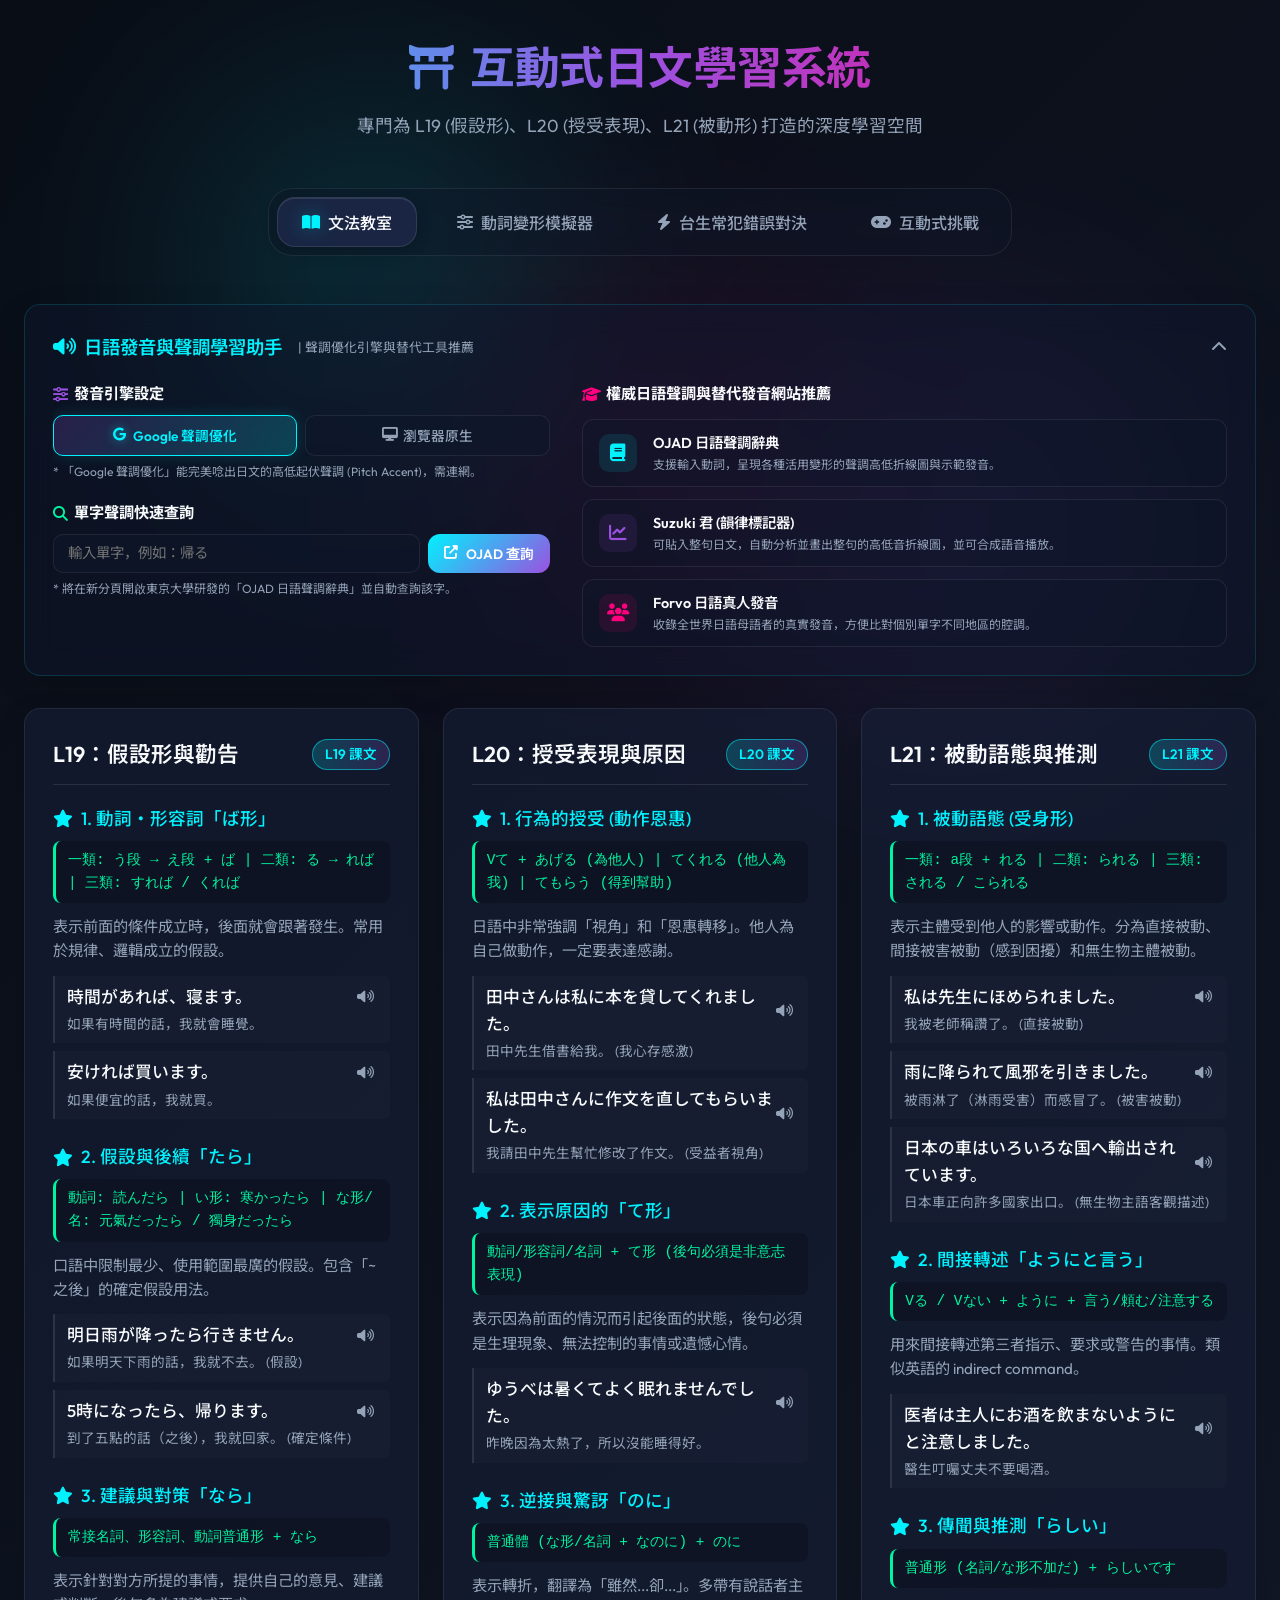
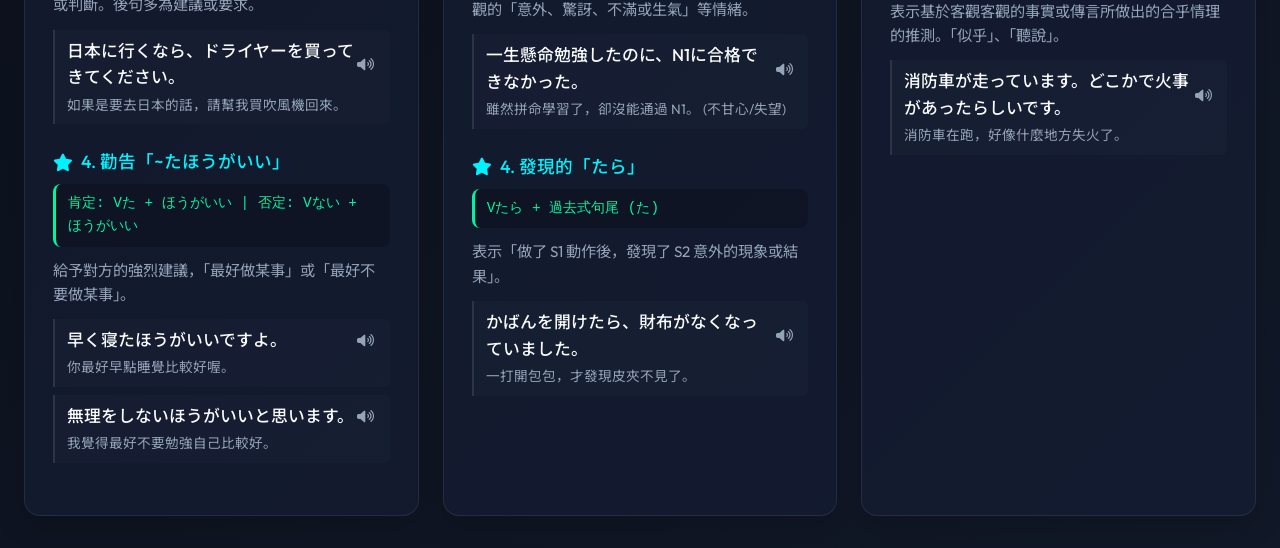
==== index.html @ 47ca32b3 "Add files via upload" ====
<!DOCTYPE html>
<html lang="zh-TW">
<head>
    <meta charset="UTF-8">
    <meta name="viewport" content="width=device-width, initial-scale=1.0">
    <title>互動式日文學習系統 - L19至L21教材平台</title>
    <meta name="description" content="本平台以進學日文讀本 L19、L20、L21 課程為核心，提供文法教室、動詞自動變形模擬器、台灣學生易錯對決、以及多維度的拼句與閱讀互動測驗，助您快速攻克日文假設、授受與被動難關！">
    <!-- FontAwesome Icons -->
    <link rel="stylesheet" href="https://cdnjs.cloudflare.com/ajax/libs/font-awesome/6.4.0/css/all.min.css">
    <!-- CSS stylesheet -->
    <link rel="stylesheet" href="style.css">
</head>
<body>

    <!-- Background glowing decorative orbs -->
    <div class="orb orb-1"></div>
    <div class="orb orb-2"></div>
    <div class="orb orb-3"></div>

    <div class="container">
        
        <header>
            <h1><i class="fas fa-torii-gate" style="margin-right: 0.5rem"></i> 互動式日文學習系統</h1>
            <p>專門為 L19 (假設形)、L20 (授受表現)、L21 (被動形) 打造的深度學習空間</p>
        </header>

        <!-- Navigation Tabs -->
        <nav class="nav-tabs" id="main-nav">
            <button class="tab-btn active" data-tab="grammar" id="tab-btn-grammar">
                <i class="fas fa-book-open"></i> 文法教室
            </button>
            <button class="tab-btn" data-tab="conjugator" id="tab-btn-conjugator">
                <i class="fas fa-sliders"></i> 動詞變形模擬器
            </button>
            <button class="tab-btn" data-tab="pitfalls" id="tab-btn-pitfalls">
                <i class="fas fa-bolt"></i> 台生常犯錯誤對決
            </button>
            <button class="tab-btn" data-tab="quiz" id="tab-btn-quiz">
                <i class="fas fa-gamepad"></i> 互動式挑戰
            </button>
        </nav>

        <!-- Pitch Accent & Voice Assistant Card -->
        <section class="card assistant-card" id="accent-assistant-card" style="margin-bottom: 2rem;">
            <div class="assistant-header" id="assistant-toggle" style="cursor: pointer; display: flex; justify-content: space-between; align-items: center;">
                <h3 style="font-size: 1.15rem; font-weight: 600; color: var(--color-cyan); display: flex; align-items: center; gap: 0.5rem; margin: 0;">
                    <i class="fas fa-volume-up"></i> 日語發音與聲調學習助手 <span style="font-size: 0.8rem; font-weight: normal; color: var(--text-muted); padding-left: 0.5rem;">| 聲調優化引擎與替代工具推薦</span>
                </h3>
                <span id="assistant-toggle-icon" style="color: var(--text-muted); transition: var(--transition);"><i class="fas fa-chevron-up"></i></span>
            </div>
            
            <div class="assistant-content" id="assistant-content-box" style="margin-top: 1.25rem; transition: var(--transition);">
                <div class="assistant-grid">
                    <!-- Column 1: Settings & Lookup -->
                    <div class="assistant-col-left">
                        <div class="setting-item" style="margin-bottom: 1.25rem;">
                            <h4 style="font-size: 0.95rem; color: var(--text-primary); margin-bottom: 0.5rem; display: flex; align-items: center; gap: 0.35rem; margin-top: 0;">
                                <i class="fas fa-sliders-h" style="color: var(--color-violet)"></i> 發音引擎設定
                            </h4>
                            <div class="engine-buttons">
                                <button class="engine-btn active" id="engine-btn-google" data-engine="google">
                                    <i class="fab fa-google"></i> Google 聲調優化
                                </button>
                                <button class="engine-btn" id="engine-btn-browser" data-engine="browser">
                                    <i class="fas fa-desktop"></i> 瀏覽器原生
                                </button>
                            </div>
                            <p style="font-size: 0.75rem; color: var(--text-muted); margin-top: 0.4rem; margin-bottom: 0;">
                                * 「Google 聲調優化」能完美唸出日文的高低起伏聲調 (Pitch Accent)，需連網。
                            </p>
                        </div>
                        
                        <div class="lookup-item">
                            <h4 style="font-size: 0.95rem; color: var(--text-primary); margin-bottom: 0.5rem; display: flex; align-items: center; gap: 0.35rem; margin-top: 0;">
                                <i class="fas fa-search" style="color: var(--color-emerald)"></i> 單字聲調快速查詢
                            </h4>
                            <div class="ojad-search-box">
                                <input type="text" id="ojad-search-input" placeholder="輸入單字，例如：帰る">
                                <button id="ojad-search-btn" class="action-btn" style="padding: 0.5rem 1rem; font-size: 0.85rem; box-shadow: none;">
                                    <i class="fas fa-external-link-alt"></i> OJAD 查詢
                                </button>
                            </div>
                            <p style="font-size: 0.75rem; color: var(--text-muted); margin-top: 0.4rem; margin-bottom: 0;">
                                * 將在新分頁開啟東京大學研發的「OJAD 日語聲調辭典」並自動查詢該字。
                            </p>
                        </div>
                    </div>
                    
                    <!-- Column 2: External Tools Recommendations -->
                    <div class="assistant-col-right">
                        <h4 style="font-size: 0.95rem; color: var(--text-primary); margin-bottom: 0.75rem; display: flex; align-items: center; gap: 0.35rem; margin-top: 0;">
                            <i class="fas fa-graduation-cap" style="color: var(--color-pink)"></i> 權威日語聲調與替代發音網站推薦
                        </h4>
                        <div class="recommend-tools">
                            <a href="http://www.gavo.t.u-tokyo.ac.jp/ojad/" target="_blank" class="tool-link-card">
                                <div class="tool-icon" style="background: rgba(0, 242, 254, 0.1); color: var(--color-cyan);"><i class="fas fa-book"></i></div>
                                <div class="tool-info">
                                    <div class="tool-name">OJAD 日語聲調辭典</div>
                                    <div class="tool-desc">支援輸入動詞，呈現各種活用變形的聲調高低折線圖與示範發音。</div>
                                </div>
                            </a>
                            <a href="http://www.gavo.t.u-tokyo.ac.jp/ojad/phrasing/index" target="_blank" class="tool-link-card">
                                <div class="tool-icon" style="background: rgba(155, 81, 224, 0.1); color: var(--color-violet);"><i class="fas fa-chart-line"></i></div>
                                <div class="tool-info">
                                    <div class="tool-name">Suzuki 君 (韻律標記器)</div>
                                    <div class="tool-desc">可貼入整句日文，自動分析並畫出整句的高低音折線圖，並可合成語音播放。</div>
                                </div>
                            </a>
                            <a href="https://forvo.com/languages/ja/" target="_blank" class="tool-link-card">
                                <div class="tool-icon" style="background: rgba(255, 0, 127, 0.1); color: var(--color-pink);"><i class="fas fa-users"></i></div>
                                <div class="tool-info">
                                    <div class="tool-name">Forvo 日語真人發音</div>
                                    <div class="tool-desc">收錄全世界日語母語者的真實發音，方便比對個別單字不同地區的腔調。</div>
                                </div>
                            </a>
                        </div>
                    </div>
                </div>
            </div>
        </section>

        <!-- TAB 1: GRAMMAR CLASSROOM -->
        <main class="panel active" id="grammar-panel">
            <div class="grammar-grid">
                
                <!-- Lesson 19 Card -->
                <article class="card">
                    <div class="lesson-header">
                        <h2 class="lesson-title">L19：假設形與勸告</h2>
                        <span class="lesson-tag">L19 課文</span>
                    </div>
                    
                    <div class="grammar-item">
                        <h3 class="grammar-title"><i class="fas fa-star"></i> 1. 動詞・形容詞「ば形」</h3>
                        <div class="grammar-formula">一類: う段 → え段 + ば | 二類: る → れば | 三類: すれば / くれば</div>
                        <p class="grammar-desc">表示前面的條件成立時，後面就會跟著發生。常用於規律、邏輯成立的假設。</p>
                        <ul class="examples-list">
                            <li class="example-box">
                                <div class="jp-sentence">
                                    <span>時間が<span>あれば</span>、寝ます。</span>
                                    <button class="play-btn" data-sentence="時間があれば、寝ます。" title="點擊發音"><i class="fas fa-volume-up"></i></button>
                                </div>
                                <div class="zh-translation">如果有時間的話，我就會睡覺。</div>
                            </li>
                            <li class="example-box">
                                <div class="jp-sentence">
                                    <span>安<span>ければ</span>買います。</span>
                                    <button class="play-btn" data-sentence="安ければ買います。" title="點擊發音"><i class="fas fa-volume-up"></i></button>
                                </div>
                                <div class="zh-translation">如果便宜的話，我就買。</div>
                            </li>
                        </ul>
                    </div>

                    <div class="grammar-item">
                        <h3 class="grammar-title"><i class="fas fa-star"></i> 2. 假設與後續「たら」</h3>
                        <div class="grammar-formula">動詞: 読んだら | い形: 寒かったら | な形/名: 元氣だったら / 獨身だったら</div>
                        <p class="grammar-desc">口語中限制最少、使用範圍最廣的假設。包含「~之後」的確定假設用法。</p>
                        <ul class="examples-list">
                            <li class="example-box">
                                <div class="jp-sentence">
                                    <span>明日雨が<span>降ったら</span>行きません。</span>
                                    <button class="play-btn" data-sentence="明日雨が降ったら行きません。" title="點擊發音"><i class="fas fa-volume-up"></i></button>
                                </div>
                                <div class="zh-translation">如果明天下雨的話，我就不去。 (假設)</div>
                            </li>
                            <li class="example-box">
                                <div class="jp-sentence">
                                    <span>5時に<span>なったら</span>、帰ります。</span>
                                    <button class="play-btn" data-sentence="5時になったら、帰ります。" title="點擊發音"><i class="fas fa-volume-up"></i></button>
                                </div>
                                <div class="zh-translation">到了五點的話（之後），我就回家。 (確定條件)</div>
                            </li>
                        </ul>
                    </div>

                    <div class="grammar-item">
                        <h3 class="grammar-title"><i class="fas fa-star"></i> 3. 建議與對策「なら」</h3>
                        <div class="grammar-formula">常接名詞、形容詞、動詞普通形 + なら</div>
                        <p class="grammar-desc">表示針對對方所提的事情，提供自己的意見、建議或判斷。後句多為建議或要求。</p>
                        <ul class="examples-list">
                            <li class="example-box">
                                <div class="jp-sentence">
                                    <span>日本に<span>行くなら</span>、ドライヤーを買ってきてください。</span>
                                    <button class="play-btn" data-sentence="日本に行くなら、ドライヤーを買ってきてください。" title="點擊發音"><i class="fas fa-volume-up"></i></button>
                                </div>
                                <div class="zh-translation">如果是要去日本的話，請幫我買吹風機回來。</div>
                            </li>
                        </ul>
                    </div>

                    <div class="grammar-item">
                        <h3 class="grammar-title"><i class="fas fa-star"></i> 4. 勸告「~たほうがいい」</h3>
                        <div class="grammar-formula">肯定: Vた + ほうがいい | 否定: Vない + ほうがいい</div>
                        <p class="grammar-desc">給予對方的強烈建議，「最好做某事」或「最好不要做某事」。</p>
                        <ul class="examples-list">
                            <li class="example-box">
                                <div class="jp-sentence">
                                    <span>早く<span>寝たほうがいい</span>ですよ。</span>
                                    <button class="play-btn" data-sentence="早く寝たほうがいいですよ。" title="點擊發音"><i class="fas fa-volume-up"></i></button>
                                </div>
                                <div class="zh-translation">你最好早點睡覺比較好喔。</div>
                            </li>
                            <li class="example-box">
                                <div class="jp-sentence">
                                    <span>無理を<span>しないほうがいい</span>と思います。</span>
                                    <button class="play-btn" data-sentence="無理をしないほうがいいと思います。" title="點擊發音"><i class="fas fa-volume-up"></i></button>
                                </div>
                                <div class="zh-translation">我覺得最好不要勉強自己比較好。</div>
                            </li>
                        </ul>
                    </div>
                </article>

                <!-- Lesson 20 Card -->
                <article class="card">
                    <div class="lesson-header">
                        <h2 class="lesson-title">L20：授受表現與原因</h2>
                        <span class="lesson-tag">L20 課文</span>
                    </div>

                    <div class="grammar-item">
                        <h3 class="grammar-title"><i class="fas fa-star"></i> 1. 行為的授受 (動作恩惠)</h3>
                        <div class="grammar-formula">Vて + あげる (為他人) | てくれる (他人為我) | てもらう (得到幫助)</div>
                        <p class="grammar-desc">日語中非常強調「視角」和「恩惠轉移」。他人為自己做動作，一定要表達感謝。</p>
                        <ul class="examples-list">
                            <li class="example-box">
                                <div class="jp-sentence">
                                    <span>田中さんは私に本を貸し<span>てくれました</span>。</span>
                                    <button class="play-btn" data-sentence="田中さんは私に本を貸してくれました。" title="點擊發音"><i class="fas fa-volume-up"></i></button>
                                </div>
                                <div class="zh-translation">田中先生借書給我。 (我心存感激)</div>
                            </li>
                            <li class="example-box">
                                <div class="jp-sentence">
                                    <span>私は田中さんに作文を直し<span>てもらいました</span>。</span>
                                    <button class="play-btn" data-sentence="私は田中さんに作文を直してもらいました。" title="點擊發音"><i class="fas fa-volume-up"></i></button>
                                </div>
                                <div class="zh-translation">我請田中先生幫忙修改了作文。 (受益者視角)</div>
                            </li>
                        </ul>
                    </div>

                    <div class="grammar-item">
                        <h3 class="grammar-title"><i class="fas fa-star"></i> 2. 表示原因的「て形」</h3>
                        <div class="grammar-formula">動詞/形容詞/名詞 + て形 (後句必須是非意志表現)</div>
                        <p class="grammar-desc">表示因為前面的情況而引起後面的狀態，後句必須是生理現象、無法控制的事情或遺憾心情。</p>
                        <ul class="examples-list">
                            <li class="example-box">
                                <div class="jp-sentence">
                                    <span>ゆうべは<span>暑くて</span>よく眠れませんでした。</span>
                                    <button class="play-btn" data-sentence="ゆうべは暑くてよく眠れませんでした。" title="點擊發音"><i class="fas fa-volume-up"></i></button>
                                </div>
                                <div class="zh-translation">昨晚因為太熱了，所以沒能睡得好。</div>
                            </li>
                        </ul>
                    </div>

                    <div class="grammar-item">
                        <h3 class="grammar-title"><i class="fas fa-star"></i> 3. 逆接與驚訝「のに」</h3>
                        <div class="grammar-formula">普通體 (な形/名詞 + なのに) + のに</div>
                        <p class="grammar-desc">表示轉折，翻譯為「雖然...卻...」。多帶有說話者主觀的「意外、驚訝、不滿或生氣」等情緒。</p>
                        <ul class="examples-list">
                            <li class="example-box">
                                <div class="jp-sentence">
                                    <span>一生懸命勉強した<span>のに</span>、N1に合格できなかった。</span>
                                    <button class="play-btn" data-sentence="一生懸命勉強したのに、N1に合格できなかった。" title="點擊發音"><i class="fas fa-volume-up"></i></button>
                                </div>
                                <div class="zh-translation">雖然拼命學習了，卻沒能通過 N1。 (不甘心/失望)</div>
                            </li>
                        </ul>
                    </div>

                    <div class="grammar-item">
                        <h3 class="grammar-title"><i class="fas fa-star"></i> 4. 發現的「たら」</h3>
                        <div class="grammar-formula">Vたら + 過去式句尾 (た)</div>
                        <p class="grammar-desc">表示「做了 S1 動作後，發現了 S2 意外的現象或結果」。</p>
                        <ul class="examples-list">
                            <li class="example-box">
                                <div class="jp-sentence">
                                    <span>かばんを<span>開けたら</span>、財布がなくなっていました。</span>
                                    <button class="play-btn" data-sentence="かばんを開けたら、財布がなくなっていました。" title="點擊發音"><i class="fas fa-volume-up"></i></button>
                                </div>
                                <div class="zh-translation">一打開包包，才發現皮夾不見了。</div>
                            </li>
                        </ul>
                    </div>
                </article>

                <!-- Lesson 21 Card -->
                <article class="card">
                    <div class="lesson-header">
                        <h2 class="lesson-title">L21：被動語態與推測</h2>
                        <span class="lesson-tag">L21 課文</span>
                    </div>

                    <div class="grammar-item">
                        <h3 class="grammar-title"><i class="fas fa-star"></i> 1. 被動語態 (受身形)</h3>
                        <div class="grammar-formula">一類: a段 + れる | 二類: られる | 三類: される / こられる</div>
                        <p class="grammar-desc">表示主體受到他人的影響或動作。分為直接被動、間接被害被動（感到困擾）和無生物主體被動。</p>
                        <ul class="examples-list">
                            <li class="example-box">
                                <div class="jp-sentence">
                                    <span>私は先生に<span>ほめられました</span>。</span>
                                    <button class="play-btn" data-sentence="私は先生にほめられました。" title="點擊發音"><i class="fas fa-volume-up"></i></button>
                                </div>
                                <div class="zh-translation">我被老師稱讚了。 (直接被動)</div>
                            </li>
                            <li class="example-box">
                                <div class="jp-sentence">
                                    <span>雨に<span>降られて</span>風邪を引きました。</span>
                                    <button class="play-btn" data-sentence="雨に降られて風邪を引きました。" title="點擊發音"><i class="fas fa-volume-up"></i></button>
                                </div>
                                <div class="zh-translation">被雨淋了（淋雨受害）而感冒了。 (被害被動)</div>
                            </li>
                            <li class="example-box">
                                <div class="jp-sentence">
                                    <span>日本の車はいろいろな国へ<span>輸出されています</span>。</span>
                                    <button class="play-btn" data-sentence="日本の車はいろいろな国へ輸出されています。" title="點擊發音"><i class="fas fa-volume-up"></i></button>
                                </div>
                                <div class="zh-translation">日本車正向許多國家出口。 (無生物主語客觀描述)</div>
                            </li>
                        </ul>
                    </div>

                    <div class="grammar-item">
                        <h3 class="grammar-title"><i class="fas fa-star"></i> 2. 間接轉述「ようにと言う」</h3>
                        <div class="grammar-formula">Vる / Vない + ように + 言う/頼む/注意する</div>
                        <p class="grammar-desc">用來間接轉述第三者指示、要求或警告的事情。類似英語的 indirect command。</p>
                        <ul class="examples-list">
                            <li class="example-box">
                                <div class="jp-sentence">
                                    <span>医者は主人にお酒を<span>飲まないようにと</span>注意しました。</span>
                                    <button class="play-btn" data-sentence="医者は主人にお酒を飲まないようにと注意しました。" title="點擊發音"><i class="fas fa-volume-up"></i></button>
                                </div>
                                <div class="zh-translation">醫生叮囑丈夫不要喝酒。</div>
                            </li>
                        </ul>
                    </div>

                    <div class="grammar-item">
                        <h3 class="grammar-title"><i class="fas fa-star"></i> 3. 傳聞與推測「らしい」</h3>
                        <div class="grammar-formula">普通形 (名詞/な形不加だ) + らしいです</div>
                        <p class="grammar-desc">表示基於客觀客觀的事實或傳言所做出的合乎情理的推測。「似乎」、「聽說」。</p>
                        <ul class="examples-list">
                            <li class="example-box">
                                <div class="jp-sentence">
                                    <span>消防車が走っています。どこかで火事があった<span>らしい</span>です。</span>
                                    <button class="play-btn" data-sentence="消防車が走っています。どこかで火事があったらしいです。" title="點擊發音"><i class="fas fa-volume-up"></i></button>
                                </div>
                                <div class="zh-translation">消防車在跑，好像什麼地方失火了。</div>
                            </li>
                        </ul>
                    </div>
                </article>

            </div>
        </main>

        <!-- TAB 2: VERB CONJUGATOR -->
        <section class="panel" id="conjugator-panel">
            <div class="card" style="margin-bottom: 2rem">
                <div class="lesson-header">
                    <h2 class="lesson-title"><i class="fas fa-cog"></i> 動詞變形操作台</h2>
                    <p style="font-size: 0.9rem; color: var(--text-muted)">支援一類、二類、三類動詞，輸入原形動詞（如「飲む」）即可自動變形。</p>
                </div>

                <div class="conjugator-layout">
                    <!-- Left: Selectors -->
                    <div class="verb-selector">
                        <div class="custom-input-box">
                            <input type="text" id="custom-verb-input" placeholder="輸入動詞原形...（例如：洗う）">
                            <button id="add-custom-verb-btn" class="action-btn" style="position: absolute; right: 4px; top: 4px; padding: 0.5rem 1rem; font-size: 0.85rem">
                                <i class="fas fa-plus"></i> 新增
                            </button>
                        </div>
                        <h3 style="font-size: 0.95rem; text-transform: uppercase; color: var(--color-cyan); margin-bottom: 0.5rem">快選課文動詞</h3>
                        <div class="quick-verbs" id="verbs-quick-list">
                            <!-- JS loaded buttons -->
                        </div>
                    </div>

                    <!-- Right: Display Screen -->
                    <div class="conjugation-display">
                        <div class="verb-header">
                            <div>
                                <h3 class="verb-info-title" id="verb-info-name">---</h3>
                                <span class="verb-info-type" id="verb-info-type">動詞類型</span>
                            </div>
                            <div style="text-align: right">
                                <div style="font-size: 0.85rem; color: var(--text-muted)">中文意思</div>
                                <div style="font-size: 1.15rem; font-weight: 600; color: var(--color-cyan)" id="verb-info-trans">---</div>
                            </div>
                        </div>

                        <div class="conjugation-grid">
                            <div class="conj-card">
                                <div class="conj-label">原形 (辞書形)</div>
                                <div style="display: flex; justify-content: space-between; align-items: center;">
                                    <div class="conj-value" id="val-dict" style="color: var(--text-primary)">---</div>
                                    <button class="play-btn conj-voice-btn" data-target-id="val-dict" title="播放發音"><i class="fas fa-volume-up"></i></button>
                                </div>
                                <div class="conj-meaning">辭典中的動詞原始狀態。</div>
                            </div>
                            <div class="conj-card">
                                <div class="conj-label">否定形 (ない形)</div>
                                <div style="display: flex; justify-content: space-between; align-items: center;">
                                    <div class="conj-value negative" id="val-neg">---</div>
                                    <button class="play-btn conj-voice-btn" data-target-id="val-neg" title="播放發音"><i class="fas fa-volume-up"></i></button>
                                </div>
                                <div class="conj-meaning">表示否定、不做的動作。</div>
                            </div>
                            <div class="conj-card">
                                <div class="conj-label">て形 (連結)</div>
                                <div style="display: flex; justify-content: space-between; align-items: center;">
                                    <div class="conj-value" id="val-te" style="color: var(--color-cyan)">---</div>
                                    <button class="play-btn conj-voice-btn" data-target-id="val-te" title="播放發音"><i class="fas fa-volume-up"></i></button>
                                </div>
                                <div class="conj-meaning">動作相連，或 L20 非意志原因。</div>
                            </div>
                            <div class="conj-card">
                                <div class="conj-label">た形 (過去)</div>
                                <div style="display: flex; justify-content: space-between; align-items: center;">
                                    <div class="conj-value" id="val-ta" style="color: var(--color-cyan)">---</div>
                                    <button class="play-btn conj-voice-btn" data-target-id="val-ta" title="播放發音"><i class="fas fa-volume-up"></i></button>
                                </div>
                                <div class="conj-meaning">過去式狀態，L19 / L20 假設。</div>
                            </div>
                            <div class="conj-card">
                                <div class="conj-label">ば形 (L19 假定)</div>
                                <div style="display: flex; justify-content: space-between; align-items: center;">
                                    <div class="conj-value" id="val-ba">---</div>
                                    <button class="play-btn conj-voice-btn" data-target-id="val-ba" title="播放發音"><i class="fas fa-volume-up"></i></button>
                                </div>
                                <div class="conj-meaning">如果有前面動作的話，表示必然條件。</div>
                            </div>
                            <div class="conj-card">
                                <div class="conj-label">たら形 (L19/L20 假設)</div>
                                <div style="display: flex; justify-content: space-between; align-items: center;">
                                    <div class="conj-value" id="val-tara">---</div>
                                    <button class="play-btn conj-voice-btn" data-target-id="val-tara" title="播放發音"><i class="fas fa-volume-up"></i></button>
                                </div>
                                <div class="conj-meaning">口語假設最常用，包含「～之後」。</div>
                            </div>
                            <div class="conj-card">
                                <div class="conj-label">被動形 (L21 受身)</div>
                                <div style="display: flex; justify-content: space-between; align-items: center;">
                                    <div class="conj-value passive" id="val-passive">---</div>
                                    <button class="play-btn conj-voice-btn" data-target-id="val-passive" title="播放發音"><i class="fas fa-volume-up"></i></button>
                                </div>
                                <div class="conj-meaning">表示被動承受或被害困擾（られる/れる）。</div>
                            </div>
                            <div class="conj-card" style="grid-column: span 1">
                                <div class="conj-label">最好做...(L19 勸告)</div>
                                <div style="display: flex; justify-content: space-between; align-items: center;">
                                    <div class="conj-value" id="val-adv-pos" style="color: var(--color-orange)">---</div>
                                    <button class="play-btn conj-voice-btn" data-target-id="val-adv-pos" title="播放發音"><i class="fas fa-volume-up"></i></button>
                                </div>
                                <div class="conj-meaning">給予對方的積極強烈勸告.</div>
                            </div>
                            <div class="conj-card" style="grid-column: span 1">
                                <div class="conj-label">最好別做...(L19 勸告)</div>
                                <div style="display: flex; justify-content: space-between; align-items: center;">
                                    <div class="conj-value" id="val-adv-neg" style="color: var(--color-orange)">---</div>
                                    <button class="play-btn conj-voice-btn" data-target-id="val-adv-neg" title="播放發音"><i class="fas fa-volume-up"></i></button>
                                </div>
                                <div class="conj-meaning">勸阻對方做某個勉強的事情。</div>
                            </div>
                        </div>
                    </div>
                </div>
            </div>
        </section>

        <!-- TAB 3: TAIWANESE PITFALLS -->
        <section class="panel" id="pitfalls-panel">
            <div class="pitfalls-container">
                
                <div class="card">
                    <div class="lesson-header">
                        <h2 class="lesson-title"><i class="fas fa-times-circle" style="color: var(--color-pink)"></i> 痛點 1：授受表現中「助詞」大不同！</h2>
                        <span class="lesson-tag">L20 授受補充</span>
                    </div>
                    <div class="pitfall-row">
                        <div>
                            <p style="margin-bottom: 1rem">中文我們習慣都用「幫<strong>給</strong>某人做...」，導致學生會一律套用助詞 **に**。但在日語中，助詞的選用完全取決於**動詞**的性質：</p>
                            <table class="compare-table">
                                <thead>
                                    <tr>
                                        <th>助詞</th>
                                        <th>適用情境</th>
                                        <th>常見動詞</th>
                                        <th>經典例句</th>
                                    </tr>
                                </thead>
                                <tbody>
                                    <tr>
                                        <td><strong style="color: var(--color-cyan)">の</strong></td>
                                        <td>動作的對象是接受者的**身體部位**或**所有物**</td>
                                        <td>手伝う、直す、洗う、運ぶ、持つ</td>
                                        <td>弟<span style="color: var(--color-cyan)">の</span>宿題を手伝ってあげる。 (手提/輔助所有物)</td>
                                    </tr>
                                    <tr>
                                        <td><strong style="color: var(--color-emerald)">を</strong></td>
                                        <td>動作的直接對象**是人**（及物動詞）</td>
                                        <td>送る、招待する、呼ぶ、連れて行く、しかる</td>
                                        <td>留學生<span style="color: var(--color-emerald)">を</span>パーティーに呼んであげる。 (人是受詞)</td>
                                    </tr>
                                </tbody>
                            </table>
                        </div>
                        <div class="vs-divider-box" style="display: flex; flex-direction: column; justify-content: center; gap: 1rem">
                            <div class="pitfall-code-card">
                                <span class="pitfall-tag-wrong">常犯錯誤</span>
                                <div class="pitfall-code-title" style="font-family: monospace; color: var(--text-muted)">
                                    <i class="fas fa-times"></i> 弟<span style="color: var(--color-pink); font-weight:700">に</span>宿題を手伝ってあげました。
                                </div>
                                <p class="pitfall-code-desc">直接用「に」表示幫給弟弟做事，是生硬的中式日文。</p>
                            </div>
                            <div class="pitfall-code-card" style="border-color: var(--color-emerald)">
                                <span class="pitfall-tag-correct">正確表達</span>
                                <div class="pitfall-code-title" style="font-family: monospace; color: var(--text-primary)">
                                    <i class="fas fa-check" style="color: var(--color-emerald)"></i> 弟<span style="color: var(--color-emerald); font-weight:700">の</span>宿題を手伝ってあげました。
                                </div>
                                <p class="pitfall-code-desc">因為手傳的是弟弟的「宿題」（所有物），所以使用「の」。</p>
                            </div>
                        </div>
                    </div>
                </div>

                <div class="card">
                    <div class="lesson-header">
                        <h2 class="lesson-title"><i class="fas fa-times-circle" style="color: var(--color-pink)"></i> 痛點 2：忘記轉換為「受益者視角」(てくれる / てもらう)</h2>
                        <span class="lesson-tag">學習心態轉折</span>
                    </div>
                    <div class="pitfall-row">
                        <div>
                            <p style="margin-bottom: 1rem">中文是「客觀事实描述」的語言，而日文則是「情感連動與感恩」的語言。台灣同學在描述別人幫自己做事時，常常只說客觀動詞（作りました），這在日語中聽起來是冷淡甚至失禮的。</p>
                            <div style="background: rgba(15,23,42,0.4); padding: 1rem; border-radius: 12px; border: 1px solid var(--card-border); margin-top: 1rem">
                                <div style="font-weight: 600; color: var(--color-cyan); margin-bottom: 0.5rem"><i class="fas fa-lightbulb"></i> 受益視角核心觀念</div>
                                <ul style="list-style-position: inside; font-size: 0.95rem; color: var(--text-muted)">
                                    <li><strong>～てくれた</strong>：主體是他人，強調「他人體貼我，為我做了事」。</li>
                                    <li><strong>～てもらった</strong>：主體是我，強調「我請求並得到了他人的幫助」。</li>
                                </ul>
                            </div>
                        </div>
                        <div class="vs-divider-box" style="display: flex; flex-direction: column; justify-content: center; gap: 1rem">
                            <div class="pitfall-code-card">
                                <span class="pitfall-tag-wrong">常犯錯誤 (語氣冷淡)</span>
                                <div class="pitfall-code-title" style="font-family: monospace; color: var(--text-muted)">
                                    山田さんは料理を<span style="color: var(--color-pink); font-weight:700">作りました</span>。
                                </div>
                                <p class="pitfall-code-desc">聽起來像是在匯報「山田煮了飯」的客觀事實，沒有半點感激之意。</p>
                            </div>
                            <div class="pitfall-code-card" style="border-color: var(--color-emerald)">
                                <span class="pitfall-tag-correct">正確表達 (富有人情味)</span>
                                <div class="pitfall-code-title" style="font-family: monospace; color: var(--text-primary)">
                                    山田さんは料理を<span style="color: var(--color-emerald); font-weight:700">作ってくれました</span>。
                                </div>
                                <p class="pitfall-code-desc">帶有濃濃的感謝心意：山田先生（特地）為我煮了料理！</p>
                            </div>
                        </div>
                    </div>
                </div>

                <div class="card">
                    <div class="lesson-header">
                        <h2 class="lesson-title"><i class="fas fa-times-circle" style="color: var(--color-pink)"></i> 痛點 3：對上司、長輩用「てあげる」(極其失禮！)</h2>
                        <span class="lesson-tag">台生高頻雷區</span>
                    </div>
                    <div class="pitfall-row">
                        <div>
                            <p style="margin-bottom: 1rem">「あげる / てあげる」暗示著一種 **上對下**、施捨恩惠的語氣。如果您對老師或老闆說這個詞，會讓人有一種「我在恩賜你、為你施恩並要求你感謝」的傲慢感。</p>
                            <div style="background: rgba(15,23,42,0.4); padding: 1rem; border-radius: 12px; border: 1px solid var(--card-border); margin-top: 1rem">
                                <div style="font-weight: 600; color: var(--color-orange); margin-bottom: 0.5rem"><i class="fas fa-exclamation-triangle"></i> 禮貌替代公式：</div>
                                <ul style="list-style-position: inside; font-size: 0.95rem; color: var(--text-muted)">
                                    <li>改用提議語氣：<strong>～ましょうか</strong> (我來...好嗎？)</li>
                                    <li>改用謙讓語結構：<strong>お + 動詞ます形去ます + します</strong></li>
                                </ul>
                            </div>
                        </div>
                        <div class="vs-divider-box" style="display: flex; flex-direction: column; justify-content: center; gap: 1rem">
                            <div class="pitfall-code-card">
                                <span class="pitfall-tag-wrong">長輩面前禁用 (失禮/高傲)</span>
                                <div class="pitfall-code-title" style="font-family: monospace; color: var(--text-muted)">
                                    先生、荷物を持って<span style="color: var(--color-pink); font-weight:700">あげます</span>。
                                </div>
                                <p class="pitfall-code-desc">潛台詞：「老師，我施恩幫你提行李囉，感恩我吧！」</p>
                            </div>
                            <div class="pitfall-code-card" style="border-color: var(--color-emerald)">
                                <span class="pitfall-tag-correct">正確表達 (謙遜優美)</span>
                                <div class="pitfall-code-title" style="font-family: monospace; color: var(--text-primary)">
                                    先生、荷物を<span style="color: var(--color-emerald); font-weight:700">お持ちします</span>。
                                </div>
                                <p class="pitfall-code-desc">使用「お持ちします」(謙讓表現)，謙虛地表達自己願意為老師分擔重物。</p>
                            </div>
                        </div>
                    </div>
                </div>

            </div>
        </section>

        <!-- TAB 4: INTERACTIVE QUIZ & COMPREHENSION -->
        <section class="panel" id="quiz-panel">
            <div class="quiz-layout">
                
                <!-- Main Game Interface -->
                <div class="card" style="margin-bottom: 2rem">
                    <div class="quiz-progress">
                        <span id="quiz-progress-text" style="font-size: 0.95rem; font-weight:600; color: var(--color-cyan)">載入中...</span>
                        <div class="quiz-progress-bar">
                            <div class="quiz-progress-fill" id="quiz-progress-fill"></div>
                        </div>
                        <span style="font-size: 0.85rem; color: var(--text-muted)">105分滿分挑戰</span>
                    </div>

                    <!-- Question dynamic box -->
                    <div id="quiz-question-container">
                        <!-- Loaded dynamically -->
                    </div>

                    <!-- Options (Choice buttons or Chips pool) -->
                    <div id="quiz-options-container">
                        <!-- Loaded dynamically -->
                    </div>

                    <!-- Explanatory feedback box (hidden initially) -->
                    <div class="feedback-box" id="quiz-feedback" style="display: none">
                        <!-- Loaded dynamically after submission -->
                    </div>

                    <!-- Submit & Next Button controls -->
                    <div class="quiz-controls">
                        <button class="action-btn secondary" onclick="resetQuiz()" id="quiz-restart-btn">
                            <i class="fas fa-undo"></i> 重置測驗
                        </button>
                        <div>
                            <button class="action-btn" id="quiz-submit-btn" disabled>
                                <i class="fas fa-check"></i> 提交回答
                            </button>
                            <button class="action-btn" id="quiz-next-btn" style="display: none">
                                下一題 <i class="fas fa-arrow-right"></i>
                            </button>
                        </div>
                    </div>
                </div>

                <!-- Reading comprehension reference material panel -->
                <div class="card">
                    <div class="lesson-header">
                        <h2 class="lesson-title"><i class="fas fa-file-text"></i> 互動閱讀器：土鍋煮飯方法</h2>
                        <span class="lesson-tag">L19 閱讀文</span>
                    </div>
                    <p style="font-size: 0.9rem; color: var(--text-muted); margin-bottom: 1rem">
                        <i class="fas fa-info-circle"></i> 這是 L19 測驗第五大題的文章。將滑鼠游標移至<strong><u>底線單字</u></strong>上即可即時查看繁體中文翻譯！
                    </p>

                    <div class="reading-layout">
                        <!-- Left: Japanese Text -->
                        <div class="reading-passage">
                            <h3 class="passage-title">土なべでご飯を炊く方法</h3>
                            <p>
                                土で作ったなべ「<span class="jp-word" data-translation="土砂鍋">土なべ</span>」でご飯を<span class="jp-word" data-translation="煮(飯)">炊く</span>方法を紹介しましょう。
                                土なべで炊くと、<span class="jp-word" data-translation="電子鍋">電気釜</span>よりずっとおいしいごはんができます。
                            </p>
                            <p>
                                まず、米２合(※１)を洗い、<span class="jp-word" data-translation="篩子/瀝水網">ざる</span>に入れて、<span class="jp-word" data-translation="水滴乾/濾乾">水が切れる</span>(※３)まで 30 分待ちます。
                                それから、土なべに米を入れて、水を 400 ㏄加えます。<span class="jp-word" data-translation="平坦的">平らな</span>ふたを先に置き、それから大きいふたをして、そのまま置いておきます。
                            </p>
                            <p>
                                <span class="jp-word" data-translation="經過20分鐘後">20 分たったら</span>ガスに火をつけます。火は普通の強さにして、<span class="jp-word" data-translation="經過15分鐘後">15 分たったら</span>、白い<span class="jp-word" data-translation="蒸氣/水氣">湯気</span>が出ているのを確認して、火を止めます。
                                そして、そのまま置いておきましょう。<span class="jp-word" data-translation="20分鐘後">20 分後に</span>できあがりです。<span class="jp-word" data-translation="中途/半路">途中</span>でふたを開けて中を見てはいけません。できあがったら、ほかの入れ物に移しましょう。
                            </p>
                            <p>
                                柔らかいご飯がいい場合は、少しだけ水の量を増やしてください。ただし、時間は決められたとおりにしてください。
                            </p>
                            <div class="vocab-note">
                                <strong>補充註釋：</strong><br>
                                (※1) 合(ごう)：米或酒的度量單位，1合＝180 cc<br>
                                (※2) ざる：有網眼的竹篩、瀝水籃架<br>
                                (※3) 水が切れる：水分完全濾乾、不殘留水
                            </div>
                        </div>

                        <!-- Right: Educational summary / tips -->
                        <div style="display:flex; flex-direction:column; justify-content:center; gap: 1rem">
                            <div style="background: rgba(0, 242, 254, 0.05); border: 1px solid var(--color-cyan); padding: 1.25rem; border-radius: 12px">
                                <h4 style="color: var(--color-cyan); margin-bottom: 0.5rem"><i class="fas fa-clock"></i> 時間線對照梳理：</h4>
                                <ul style="list-style-position: inside; font-size: 0.9rem; color: var(--text-muted); line-height: 1.6">
                                    <li>洗米並濾乾：<strong>30分鐘</strong></li>
                                    <li>加水靜置：<strong>20分鐘</strong> (蓋上兩層蓋子)</li>
                                    <li>開中火煮飯：<strong>15分鐘</strong> (直至冒白氣)</li>
                                    <li>關火悶飯：<strong>20分鐘</strong> (中途切忌開蓋)</li>
                                    <li>總耗時：<strong>約1小時25分</strong></li>
                                </ul>
                            </div>
                            <div style="background: rgba(255, 0, 127, 0.05); border: 1px solid var(--color-pink); padding: 1.25rem; border-radius: 12px">
                                <h4 style="color: var(--color-pink); margin-bottom: 0.5rem"><i class="fas fa-lightbulb"></i> 閱讀考點提醒：</h4>
                                <p style="font-size: 0.85rem; color: var(--text-muted); line-height: 1.5">
                                    此文章考察對「假設與步驟」的關聯。例如問句「飯煮好後，以下做法何者不符？」，正確答案為「不能一直把飯留在土鍋裡 (移しましょう)」，悶飯時「不能中途開蓋子」等。
                                </p>
                            </div>
                        </div>
                    </div>
                </div>

            </div>
        </section>

    </div>

    <!-- Main JavaScript Logic -->
    <script src="app.js"></script>
</body>
</html>
---- style.css ----
@import url('https://fonts.googleapis.com/css2?family=Noto+Sans+JP:wght@300;400;500;700&family=Outfit:wght@300;400;500;600;700&display=swap');

:root {
    --bg-dark: #0a0e1a;
    --bg-gradient: linear-gradient(135deg, #090d16 0%, #111827 100%);
    --card-bg: rgba(22, 31, 56, 0.6);
    --card-bg-hover: rgba(29, 41, 74, 0.8);
    --card-border: rgba(255, 255, 255, 0.08);
    --card-border-active: rgba(0, 242, 254, 0.5);
    
    --text-primary: #f8fafc;
    --text-muted: #94a3b8;
    --text-dark: #475569;
    
    --color-cyan: #00f2fe;
    --color-violet: #9b51e0;
    --color-pink: #ff007f;
    --color-emerald: #00f5a0;
    --color-orange: #f59e0b;
    
    --glow-cyan: 0 0 20px rgba(0, 242, 254, 0.3);
    --glow-violet: 0 0 20px rgba(155, 81, 224, 0.3);
    --glow-pink: 0 0 20px rgba(255, 0, 127, 0.3);
    
    --transition: all 0.3s cubic-bezier(0.4, 0, 0.2, 1);
    --border-radius: 16px;
}

* {
    margin: 0;
    padding: 0;
    box-sizing: border-box;
    font-family: 'Outfit', 'Noto Sans JP', sans-serif;
}

body {
    background-color: var(--bg-dark);
    background-image: var(--bg-gradient);
    color: var(--text-primary);
    min-height: 100vh;
    overflow-x: hidden;
    line-height: 1.6;
}

/* Background Glowing Orbs */
.orb {
    position: absolute;
    border-radius: 50%;
    filter: blur(120px);
    z-index: -1;
    opacity: 0.15;
    pointer-events: none;
}
.orb-1 {
    top: 10%;
    left: 15%;
    width: 350px;
    height: 350px;
    background: var(--color-cyan);
}
.orb-2 {
    bottom: 20%;
    right: 10%;
    width: 400px;
    height: 400px;
    background: var(--color-violet);
}
.orb-3 {
    top: 50%;
    left: 50%;
    transform: translate(-50%, -50%);
    width: 300px;
    height: 300px;
    background: var(--color-pink);
}

/* Layout container */
.container {
    max-width: 1280px;
    margin: 0 auto;
    padding: 2rem 1.5rem;
}

/* Header styling */
header {
    text-align: center;
    margin-bottom: 3rem;
    position: relative;
}

header h1 {
    font-size: 2.8rem;
    font-weight: 700;
    background: linear-gradient(90deg, var(--color-cyan) 0%, var(--color-violet) 50%, var(--color-pink) 100%);
    -webkit-background-clip: text;
    -webkit-text-fill-color: transparent;
    margin-bottom: 0.5rem;
    letter-spacing: -0.5px;
}

header p {
    color: var(--text-muted);
    font-size: 1.1rem;
    font-weight: 400;
}

/* Navigation / Tabs */
.nav-tabs {
    display: flex;
    justify-content: center;
    gap: 1rem;
    margin-bottom: 3rem;
    flex-wrap: wrap;
    background: rgba(15, 23, 42, 0.4);
    padding: 0.5rem;
    border-radius: 24px;
    border: 1px solid var(--card-border);
    backdrop-filter: blur(10px);
    max-width: fit-content;
    margin-left: auto;
    margin-right: auto;
}

.tab-btn {
    background: transparent;
    border: none;
    outline: none;
    color: var(--text-muted);
    padding: 0.75rem 1.5rem;
    font-size: 1rem;
    font-weight: 500;
    cursor: pointer;
    border-radius: 18px;
    transition: var(--transition);
    display: flex;
    align-items: center;
    gap: 0.5rem;
}

.tab-btn:hover {
    color: var(--text-primary);
    background: rgba(255, 255, 255, 0.04);
}

.tab-btn.active {
    color: var(--text-primary);
    background: var(--card-bg-hover);
    border: 1px solid rgba(255, 255, 255, 0.1);
    box-shadow: 0 4px 15px rgba(0, 0, 0, 0.2), inset 0 1px 0 rgba(255, 255, 255, 0.1);
}

.tab-btn.active i {
    color: var(--color-cyan);
    text-shadow: var(--glow-cyan);
}

/* Main Content Panel view switching */
.panel {
    display: none;
    animation: fadeIn 0.4s ease-out forwards;
}

.panel.active {
    display: block;
}

@keyframes fadeIn {
    from {
        opacity: 0;
        transform: translateY(10px);
    }
    to {
        opacity: 1;
        transform: translateY(0);
    }
}

/* Glassmorphism Card Style */
.card {
    background: var(--card-bg);
    border: 1px solid var(--card-border);
    border-radius: var(--border-radius);
    padding: 1.75rem;
    backdrop-filter: blur(16px);
    -webkit-backdrop-filter: blur(16px);
    transition: var(--transition);
    box-shadow: 0 10px 30px rgba(0, 0, 0, 0.15);
}

.card:hover {
    background: var(--card-bg-hover);
    border-color: rgba(255, 255, 255, 0.15);
    transform: translateY(-2px);
    box-shadow: 0 15px 35px rgba(0, 0, 0, 0.25);
}

/* Dashboard Grid Layouts */
.grammar-grid {
    display: grid;
    grid-template-columns: repeat(auto-fit, minmax(350px, 1fr));
    gap: 1.5rem;
}

.lesson-header {
    display: flex;
    justify-content: space-between;
    align-items: center;
    border-bottom: 1px solid rgba(255, 255, 255, 0.1);
    padding-bottom: 0.75rem;
    margin-bottom: 1.25rem;
}

.lesson-tag {
    background: linear-gradient(90deg, rgba(0, 242, 254, 0.2) 0%, rgba(155, 81, 224, 0.2) 100%);
    border: 1px solid var(--card-border-active);
    color: var(--color-cyan);
    padding: 0.25rem 0.75rem;
    border-radius: 30px;
    font-size: 0.85rem;
    font-weight: 600;
}

.lesson-title {
    font-size: 1.35rem;
    font-weight: 600;
    color: var(--text-primary);
}

.grammar-item {
    margin-bottom: 1.5rem;
}

.grammar-title {
    font-size: 1.1rem;
    font-weight: 500;
    color: var(--color-cyan);
    margin-bottom: 0.5rem;
    display: flex;
    align-items: center;
    gap: 0.5rem;
}

.grammar-formula {
    background: rgba(0, 0, 0, 0.2);
    border-radius: 8px;
    padding: 0.5rem 0.75rem;
    font-size: 0.9rem;
    color: var(--color-emerald);
    border-left: 3px solid var(--color-emerald);
    margin-bottom: 0.75rem;
    font-family: monospace;
}

.grammar-desc {
    font-size: 0.95rem;
    color: var(--text-muted);
    margin-bottom: 0.75rem;
}

/* Examples list styling */
.examples-list {
    list-style: none;
}

.example-box {
    background: rgba(255, 255, 255, 0.02);
    border-left: 2px solid rgba(255, 255, 255, 0.1);
    padding: 0.5rem 0.75rem;
    margin-bottom: 0.5rem;
    border-radius: 0 6px 6px 0;
    position: relative;
    transition: var(--transition);
}

.example-box:hover {
    background: rgba(255, 255, 255, 0.05);
    border-left-color: var(--color-cyan);
}

.jp-sentence {
    font-size: 1.05rem;
    font-weight: 500;
    color: var(--text-primary);
    display: flex;
    justify-content: space-between;
    align-items: center;
}

.zh-translation {
    font-size: 0.85rem;
    color: var(--text-muted);
    margin-top: 0.2rem;
}

.play-btn {
    background: transparent;
    border: none;
    color: var(--text-muted);
    cursor: pointer;
    padding: 0.2rem;
    border-radius: 50%;
    transition: var(--transition);
    display: flex;
    align-items: center;
    justify-content: center;
}

.play-btn:hover {
    color: var(--color-cyan);
    background: rgba(0, 242, 254, 0.1);
    transform: scale(1.1);
}

/* Particle / Compare Tables */
.compare-table {
    width: 100%;
    border-collapse: collapse;
    margin-top: 1rem;
    margin-bottom: 1rem;
    font-size: 0.9rem;
}

.compare-table th {
    background: rgba(15, 23, 42, 0.6);
    color: var(--color-cyan);
    text-align: left;
    padding: 0.75rem;
    font-weight: 600;
    border-bottom: 2px solid rgba(255, 255, 255, 0.1);
}

.compare-table td {
    padding: 0.75rem;
    border-bottom: 1px solid rgba(255, 255, 255, 0.05);
    color: var(--text-primary);
}

.compare-table tr:hover {
    background: rgba(255, 255, 255, 0.02);
}

.check-icon {
    color: var(--color-emerald);
    font-size: 1.1rem;
}

.cross-icon {
    color: var(--color-pink);
    font-size: 1.1rem;
}

/* Conjugator styling */
.conjugator-layout {
    display: grid;
    grid-template-columns: 1fr 2fr;
    gap: 2rem;
}

@media (max-width: 900px) {
    .conjugator-layout {
        grid-template-columns: 1fr;
    }
}

.verb-selector {
    display: flex;
    flex-direction: column;
    gap: 0.75rem;
}

.custom-input-box {
    position: relative;
    margin-bottom: 1rem;
}

.custom-input-box input {
    width: 100%;
    background: rgba(15, 23, 42, 0.5);
    border: 1px solid var(--card-border);
    padding: 0.85rem 1rem;
    border-radius: 12px;
    color: var(--text-primary);
    font-size: 1rem;
    outline: none;
    transition: var(--transition);
}

.custom-input-box input:focus {
    border-color: var(--color-cyan);
    box-shadow: var(--glow-cyan);
}

.quick-verbs {
    display: grid;
    grid-template-columns: repeat(2, 1fr);
    gap: 0.5rem;
    max-height: 380px;
    overflow-y: auto;
    padding-right: 0.25rem;
}

/* custom scrollbar */
.quick-verbs::-webkit-scrollbar, .quiz-scroll::-webkit-scrollbar {
    width: 6px;
}
.quick-verbs::-webkit-scrollbar-track, .quiz-scroll::-webkit-scrollbar-track {
    background: rgba(0, 0, 0, 0.1);
    border-radius: 10px;
}
.quick-verbs::-webkit-scrollbar-thumb, .quiz-scroll::-webkit-scrollbar-thumb {
    background: rgba(255, 255, 255, 0.1);
    border-radius: 10px;
}
.quick-verbs::-webkit-scrollbar-thumb:hover, .quiz-scroll::-webkit-scrollbar-thumb:hover {
    background: var(--color-cyan);
}

.verb-btn {
    background: rgba(255, 255, 255, 0.03);
    border: 1px solid var(--card-border);
    color: var(--text-muted);
    padding: 0.6rem 0.8rem;
    border-radius: 10px;
    cursor: pointer;
    font-size: 0.9rem;
    text-align: left;
    transition: var(--transition);
}

.verb-btn:hover {
    background: rgba(255, 255, 255, 0.08);
    color: var(--text-primary);
}

.verb-btn.active {
    background: linear-gradient(135deg, rgba(0, 242, 254, 0.15) 0%, rgba(155, 81, 224, 0.15) 100%);
    border-color: var(--color-cyan);
    color: var(--color-cyan);
    font-weight: 500;
    box-shadow: var(--glow-cyan);
}

/* Conjugation Display Screen */
.conjugation-display {
    display: flex;
    flex-direction: column;
    gap: 1.5rem;
}

.verb-header {
    background: rgba(15, 23, 42, 0.4);
    padding: 1.25rem;
    border-radius: 12px;
    border: 1px solid var(--card-border);
    display: flex;
    justify-content: space-between;
    align-items: center;
}

.verb-info-title {
    font-size: 1.4rem;
    font-weight: 600;
    color: var(--text-primary);
}

.verb-info-type {
    font-size: 0.85rem;
    background: rgba(255, 255, 255, 0.05);
    padding: 0.2rem 0.6rem;
    border-radius: 6px;
    color: var(--text-muted);
}

.conjugation-grid {
    display: grid;
    grid-template-columns: repeat(2, 1fr);
    gap: 1rem;
}

@media (max-width: 600px) {
    .conjugation-grid {
        grid-template-columns: 1fr;
    }
}

.conj-card {
    background: rgba(255, 255, 255, 0.02);
    border: 1px solid var(--card-border);
    border-radius: 12px;
    padding: 1rem 1.25rem;
    transition: var(--transition);
}

.conj-card:hover {
    background: rgba(255, 255, 255, 0.05);
    border-color: rgba(255, 255, 255, 0.15);
}

.conj-label {
    font-size: 0.8rem;
    text-transform: uppercase;
    color: var(--text-muted);
    font-weight: 600;
    margin-bottom: 0.25rem;
}

.conj-value {
    font-size: 1.15rem;
    font-weight: 600;
    color: var(--color-emerald);
}

.conj-value.negative {
    color: var(--color-pink);
}

.conj-value.passive {
    color: var(--color-violet);
}

.conj-meaning {
    font-size: 0.8rem;
    color: var(--text-muted);
    margin-top: 0.25rem;
}

/* Taiwanese pitfalls specific styling */
.pitfalls-container {
    display: flex;
    flex-direction: column;
    gap: 2rem;
}

.pitfall-row {
    display: grid;
    grid-template-columns: 1.2fr 1fr;
    gap: 2rem;
}

@media (max-width: 850px) {
    .pitfall-row {
        grid-template-columns: 1fr;
    }
}

.pitfall-tag-wrong {
    background: rgba(255, 0, 127, 0.15);
    border: 1px solid var(--color-pink);
    color: var(--color-pink);
    padding: 0.25rem 0.6rem;
    border-radius: 6px;
    font-weight: 600;
    font-size: 0.8rem;
    display: inline-block;
    margin-bottom: 0.5rem;
}

.pitfall-tag-correct {
    background: rgba(0, 245, 160, 0.15);
    border: 1px solid var(--color-emerald);
    color: var(--color-emerald);
    padding: 0.25rem 0.6rem;
    border-radius: 6px;
    font-weight: 600;
    font-size: 0.8rem;
    display: inline-block;
    margin-bottom: 0.5rem;
}

.pitfall-code-card {
    background: rgba(0, 0, 0, 0.3);
    border-radius: 12px;
    padding: 1.25rem;
    border: 1px solid var(--card-border);
}

.pitfall-code-title {
    font-size: 1.15rem;
    font-weight: 500;
    margin-bottom: 0.5rem;
}

.pitfall-code-desc {
    font-size: 0.9rem;
    color: var(--text-muted);
}

.vs-divider {
    display: flex;
    align-items: center;
    justify-content: center;
    font-size: 1.5rem;
    font-weight: 700;
    color: var(--text-muted);
    text-transform: uppercase;
}

/* Quiz UI elements */
.quiz-layout {
    max-width: 800px;
    margin: 0 auto;
}

.quiz-progress {
    display: flex;
    justify-content: space-between;
    align-items: center;
    margin-bottom: 1.5rem;
}

.quiz-progress-bar {
    flex-grow: 1;
    height: 6px;
    background: rgba(255, 255, 255, 0.05);
    border-radius: 3px;
    margin: 0 1.5rem;
    overflow: hidden;
}

.quiz-progress-fill {
    height: 100%;
    background: linear-gradient(90deg, var(--color-cyan) 0%, var(--color-violet) 100%);
    width: 0%;
    transition: width 0.3s ease;
    box-shadow: var(--glow-cyan);
}

.quiz-question-box {
    margin-bottom: 2rem;
}

.quiz-question-text {
    font-size: 1.25rem;
    font-weight: 500;
    margin-bottom: 1.5rem;
}

.quiz-options {
    display: flex;
    flex-direction: column;
    gap: 0.75rem;
}

.option-btn {
    background: rgba(255, 255, 255, 0.02);
    border: 1px solid var(--card-border);
    border-radius: 12px;
    padding: 1rem 1.25rem;
    color: var(--text-primary);
    cursor: pointer;
    font-size: 1.05rem;
    text-align: left;
    transition: var(--transition);
}

.option-btn:hover {
    background: rgba(255, 255, 255, 0.06);
    border-color: rgba(255, 255, 255, 0.15);
}

.option-btn.selected {
    background: linear-gradient(90deg, rgba(0, 242, 254, 0.1) 0%, rgba(155, 81, 224, 0.1) 100%);
    border-color: var(--color-cyan);
    box-shadow: var(--glow-cyan);
}

.option-btn.correct {
    background: rgba(0, 245, 160, 0.1) !important;
    border-color: var(--color-emerald) !important;
    color: var(--color-emerald) !important;
}

.option-btn.wrong {
    background: rgba(255, 0, 127, 0.1) !important;
    border-color: var(--color-pink) !important;
    color: var(--color-pink) !important;
}

/* Word chip sentence assembler game */
.sentence-assembler {
    background: rgba(0, 0, 0, 0.15);
    border: 1px dashed var(--card-border-active);
    border-radius: 12px;
    min-height: 70px;
    padding: 0.75rem;
    display: flex;
    flex-wrap: wrap;
    gap: 0.5rem;
    margin-bottom: 1.5rem;
    align-items: center;
}

.word-chips-pool {
    display: flex;
    flex-wrap: wrap;
    gap: 0.5rem;
    margin-bottom: 1.5rem;
}

.word-chip {
    background: rgba(22, 31, 56, 0.8);
    border: 1px solid var(--card-border);
    color: var(--text-primary);
    padding: 0.5rem 1rem;
    border-radius: 8px;
    cursor: pointer;
    font-size: 1rem;
    transition: var(--transition);
    user-select: none;
}

.word-chip:hover {
    background: var(--card-bg-hover);
    border-color: rgba(255, 255, 255, 0.2);
    transform: translateY(-2px);
}

.word-chip.used {
    opacity: 0.3;
    pointer-events: none;
    transform: scale(0.9);
}

/* Quiz controls */
.quiz-controls {
    display: flex;
    justify-content: space-between;
    margin-top: 2rem;
}

.action-btn {
    background: linear-gradient(135deg, var(--color-cyan) 0%, var(--color-violet) 100%);
    border: none;
    color: white;
    padding: 0.75rem 2rem;
    border-radius: 12px;
    font-size: 1rem;
    font-weight: 600;
    cursor: pointer;
    transition: var(--transition);
    display: flex;
    align-items: center;
    gap: 0.5rem;
    box-shadow: var(--glow-cyan);
}

.action-btn:hover {
    opacity: 0.9;
    transform: translateY(-1px);
    box-shadow: var(--glow-violet);
}

.action-btn:disabled {
    background: var(--text-dark);
    color: var(--text-muted);
    cursor: not-allowed;
    box-shadow: none;
    transform: none;
}

.action-btn.secondary {
    background: rgba(255, 255, 255, 0.05);
    border: 1px solid var(--card-border);
    color: var(--text-primary);
    box-shadow: none;
}

.action-btn.secondary:hover {
    background: rgba(255, 255, 255, 0.1);
    box-shadow: none;
}

.feedback-box {
    background: rgba(255, 255, 255, 0.03);
    border-left: 4px solid var(--color-cyan);
    border-radius: 0 8px 8px 0;
    padding: 1rem;
    margin-top: 1.5rem;
    animation: fadeIn 0.3s ease-out;
}

.feedback-box.correct {
    border-left-color: var(--color-emerald);
}

.feedback-box.wrong {
    border-left-color: var(--color-pink);
}

/* Reading comprehension specific styles */
.reading-layout {
    display: grid;
    grid-template-columns: 1.2fr 1fr;
    gap: 2rem;
}

@media (max-width: 900px) {
    .reading-layout {
        grid-template-columns: 1fr;
    }
}

.reading-passage {
    background: rgba(15, 23, 42, 0.4);
    border: 1px solid var(--card-border);
    border-radius: 12px;
    padding: 1.5rem;
    font-size: 1.1rem;
    max-height: 480px;
    overflow-y: auto;
    line-height: 1.8;
}

.passage-title {
    font-size: 1.3rem;
    font-weight: 600;
    margin-bottom: 1rem;
    text-align: center;
    color: var(--color-cyan);
}

.jp-word {
    border-bottom: 1px dashed var(--text-muted);
    cursor: help;
    transition: var(--transition);
    position: relative;
    display: inline-block;
    padding: 0 1px;
}

.jp-word:hover {
    background: rgba(0, 242, 254, 0.15);
    color: var(--color-cyan);
    border-bottom-color: var(--color-cyan);
}

.jp-word::after {
    content: attr(data-translation);
    position: absolute;
    bottom: 120%;
    left: 50%;
    transform: translateX(-50%);
    background: rgba(15, 23, 42, 0.95);
    border: 1px solid var(--color-cyan);
    color: white;
    padding: 0.35rem 0.75rem;
    border-radius: 8px;
    font-size: 0.8rem;
    font-weight: 400;
    white-space: nowrap;
    opacity: 0;
    pointer-events: none;
    transition: var(--transition);
    z-index: 100;
    box-shadow: var(--glow-cyan);
}

.jp-word:hover::after {
    opacity: 1;
    bottom: 135%;
}

.vocab-note {
    font-size: 0.8rem;
    color: var(--text-muted);
    margin-top: 1rem;
    padding-top: 0.75rem;
    border-top: 1px solid rgba(255, 255, 255, 0.05);
}

/* Progress summary screen at end of quiz */
.quiz-result-screen {
    text-align: center;
    padding: 2rem 1rem;
}

.result-circle {
    width: 140px;
    height: 140px;
    border-radius: 50%;
    border: 4px solid var(--color-cyan);
    display: flex;
    flex-direction: column;
    align-items: center;
    justify-content: center;
    margin: 0 auto 1.5rem;
    box-shadow: var(--glow-cyan);
}

.result-score {
    font-size: 2.2rem;
    font-weight: 700;
}

.result-total {
    font-size: 0.9rem;
    color: var(--text-muted);
}

.result-comment {
    font-size: 1.2rem;
    font-weight: 500;
    margin-bottom: 2rem;
}

/* ==========================================================================
   日語發音與聲調學習助手 (Pitch Accent Assistant)
   ========================================================================== */

.assistant-card {
    border-color: rgba(0, 242, 254, 0.15) !important;
    background: rgba(16, 24, 48, 0.45) !important;
    overflow: hidden;
}

.assistant-card.collapsed .assistant-content {
    max-height: 0;
    margin-top: 0 !important;
    opacity: 0;
    pointer-events: none;
}

.assistant-content {
    max-height: 1000px;
    opacity: 1;
    overflow: hidden;
    transition: max-height 0.4s cubic-bezier(0.4, 0, 0.2, 1), opacity 0.3s ease, margin-top 0.3s ease;
}

.assistant-grid {
    display: grid;
    grid-template-columns: 1fr 1.3fr;
    gap: 2rem;
}

/* 發音引擎按鈕 */
.engine-buttons {
    display: flex;
    gap: 0.5rem;
    margin-top: 0.5rem;
}

.engine-btn {
    flex: 1;
    background: rgba(15, 23, 42, 0.5);
    border: 1px solid var(--card-border);
    color: var(--text-muted);
    padding: 0.6rem 0.75rem;
    border-radius: 10px;
    cursor: pointer;
    font-size: 0.85rem;
    font-weight: 500;
    display: flex;
    align-items: center;
    justify-content: center;
    gap: 0.4rem;
    transition: var(--transition);
}

.engine-btn:hover {
    background: rgba(255, 255, 255, 0.05);
    color: var(--text-primary);
}

.engine-btn.active {
    background: linear-gradient(135deg, rgba(155, 81, 224, 0.2) 0%, rgba(0, 242, 254, 0.2) 100%) !important;
    border-color: var(--color-cyan) !important;
    color: var(--color-cyan) !important;
    font-weight: 600;
    box-shadow: 0 0 15px rgba(0, 242, 254, 0.15) !important;
}

.engine-btn.active i {
    text-shadow: 0 0 10px rgba(0, 242, 254, 0.5);
}

/* OJAD 查詢框 */
.ojad-search-box {
    display: flex;
    gap: 0.5rem;
    margin-top: 0.5rem;
}

.ojad-search-box input {
    flex-grow: 1;
    background: rgba(15, 23, 42, 0.5);
    border: 1px solid var(--card-border);
    padding: 0.6rem 0.85rem;
    border-radius: 10px;
    color: var(--text-primary);
    font-size: 0.9rem;
    outline: none;
    transition: var(--transition);
}

.ojad-search-box input:focus {
    border-color: var(--color-emerald);
    box-shadow: 0 0 12px rgba(0, 245, 160, 0.2);
}

/* 推薦工具清單 */
.recommend-tools {
    display: flex;
    flex-direction: column;
    gap: 0.75rem;
}

.tool-link-card {
    display: flex;
    align-items: center;
    gap: 1rem;
    background: rgba(15, 23, 42, 0.3);
    border: 1px solid var(--card-border);
    padding: 0.75rem 1rem;
    border-radius: 12px;
    text-decoration: none;
    color: inherit;
    transition: var(--transition);
}

.tool-link-card:hover {
    background: rgba(255, 255, 255, 0.04);
    border-color: rgba(255, 255, 255, 0.15);
    transform: translateX(4px);
    box-shadow: 0 5px 15px rgba(0, 0, 0, 0.1);
}

.tool-icon {
    width: 38px;
    height: 38px;
    border-radius: 10px;
    display: flex;
    align-items: center;
    justify-content: center;
    font-size: 1.1rem;
    flex-shrink: 0;
}

.tool-info {
    display: flex;
    flex-direction: column;
    gap: 0.15rem;
}

.tool-name {
    font-size: 0.9rem;
    font-weight: 600;
    color: var(--text-primary);
}

.tool-desc {
    font-size: 0.75rem;
    color: var(--text-muted);
    line-height: 1.4;
}

/* RWD 響應式排版 */
@media (max-width: 850px) {
    .assistant-grid {
        grid-template-columns: 1fr;
        gap: 1.5rem;
    }
}
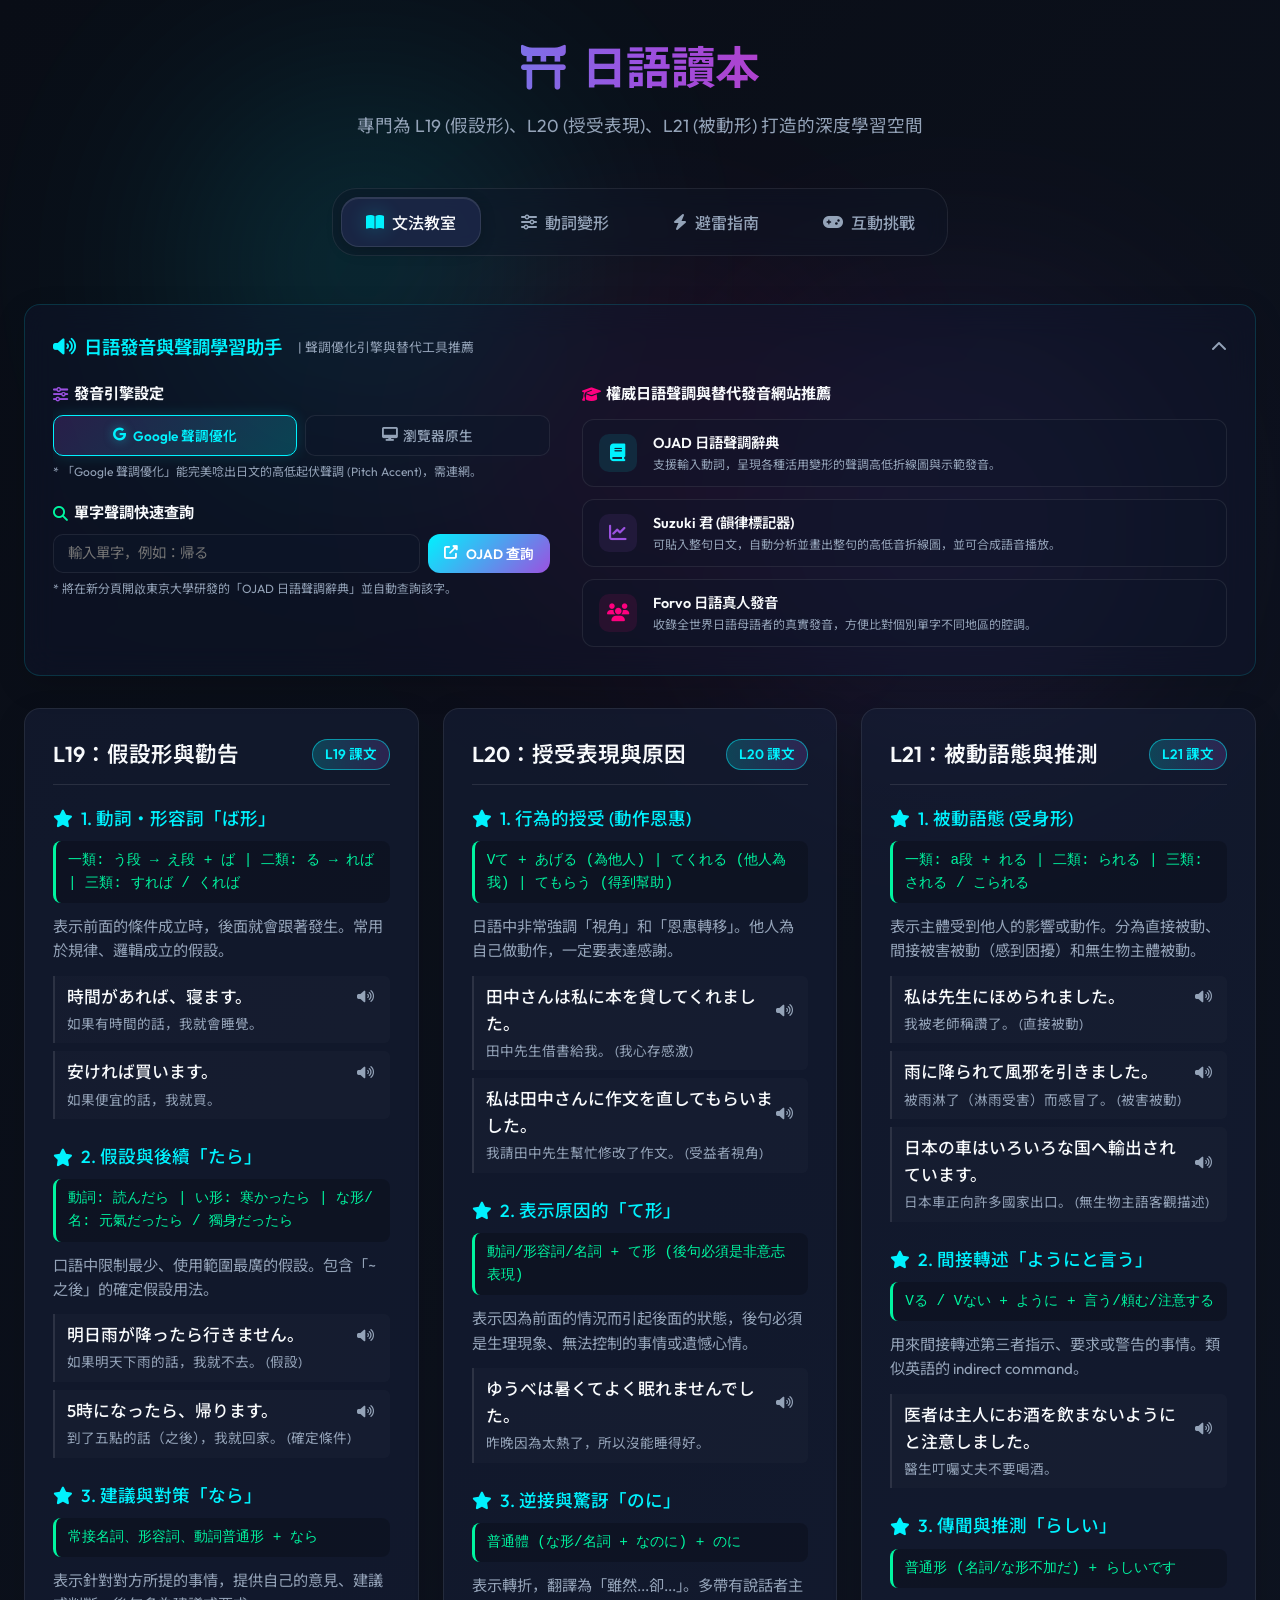
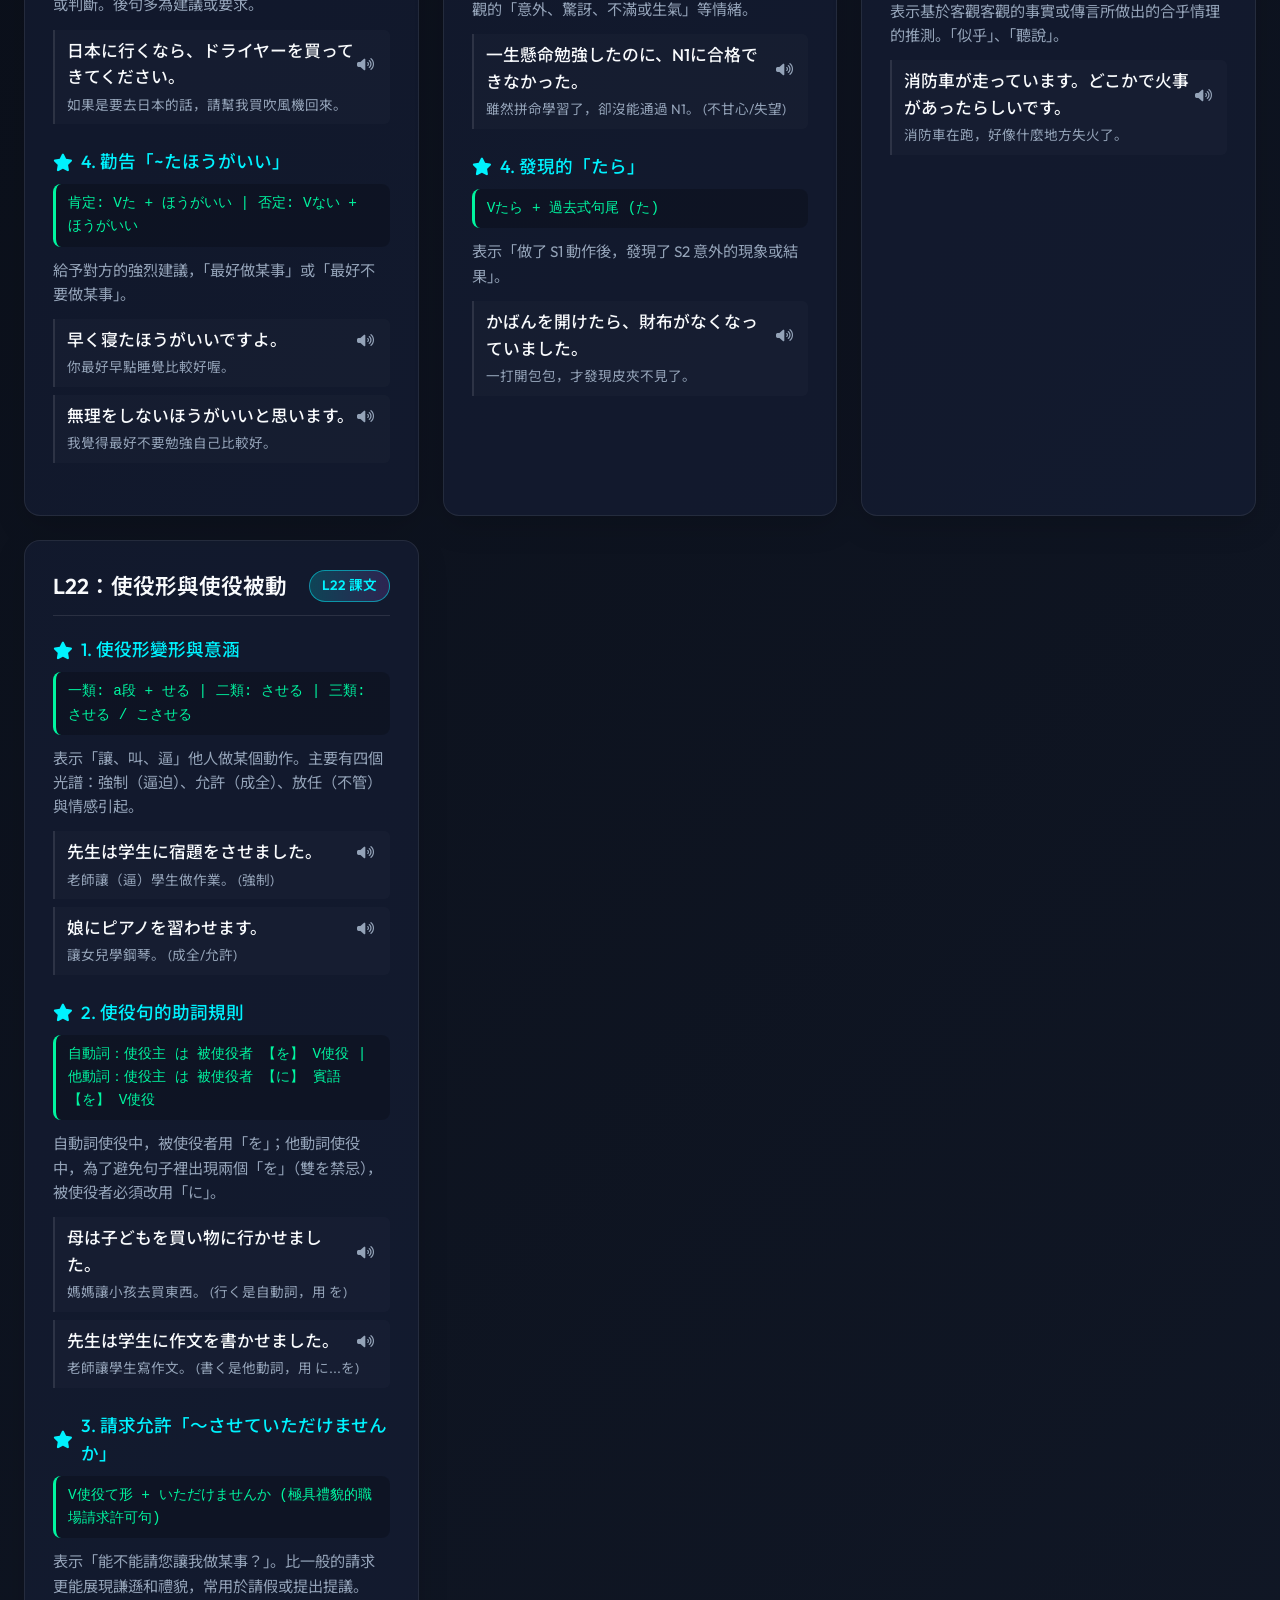
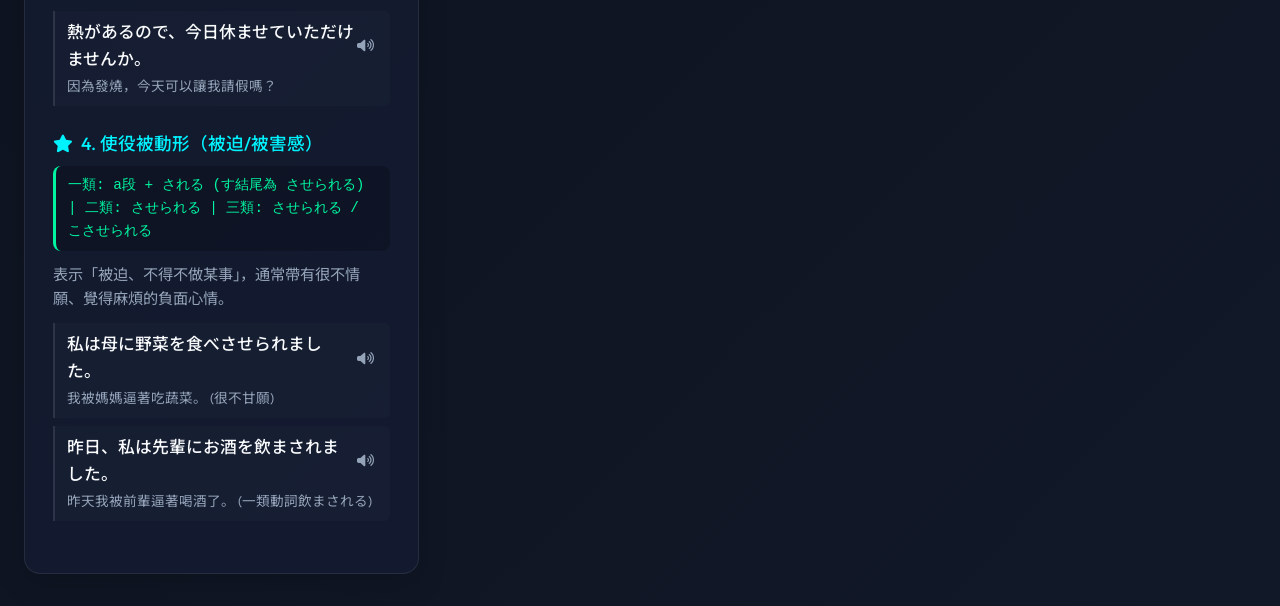
==== commit e64a0060: "Add files via upload" ====
--- a/index.html
+++ b/index.html
@@ -3,7 +3,7 @@
 <head>
     <meta charset="UTF-8">
     <meta name="viewport" content="width=device-width, initial-scale=1.0">
-    <title>互動式日文學習系統 - L19至L21教材平台</title>
+    <title>日語讀本 - L19至L21教材平台</title>
     <meta name="description" content="本平台以進學日文讀本 L19、L20、L21 課程為核心，提供文法教室、動詞自動變形模擬器、台灣學生易錯對決、以及多維度的拼句與閱讀互動測驗，助您快速攻克日文假設、授受與被動難關！">
     <!-- FontAwesome Icons -->
     <link rel="stylesheet" href="https://cdnjs.cloudflare.com/ajax/libs/font-awesome/6.4.0/css/all.min.css">
@@ -20,23 +20,23 @@
     <div class="container">
         
         <header>
-            <h1><i class="fas fa-torii-gate" style="margin-right: 0.5rem"></i> 互動式日文學習系統</h1>
+            <h1><i class="fas fa-torii-gate" style="margin-right: 0.5rem"></i> 日語讀本</h1>
             <p>專門為 L19 (假設形)、L20 (授受表現)、L21 (被動形) 打造的深度學習空間</p>
         </header>
 
         <!-- Navigation Tabs -->
         <nav class="nav-tabs" id="main-nav">
             <button class="tab-btn active" data-tab="grammar" id="tab-btn-grammar">
-                <i class="fas fa-book-open"></i> 文法教室
+                <i class="fas fa-book-open"></i> <span>文法教室</span>
             </button>
             <button class="tab-btn" data-tab="conjugator" id="tab-btn-conjugator">
-                <i class="fas fa-sliders"></i> 動詞變形模擬器
+                <i class="fas fa-sliders"></i> <span>動詞變形</span>
             </button>
             <button class="tab-btn" data-tab="pitfalls" id="tab-btn-pitfalls">
-                <i class="fas fa-bolt"></i> 台生常犯錯誤對決
+                <i class="fas fa-bolt"></i> <span>避雷指南</span>
             </button>
             <button class="tab-btn" data-tab="quiz" id="tab-btn-quiz">
-                <i class="fas fa-gamepad"></i> 互動式挑戰
+                <i class="fas fa-gamepad"></i> <span>互動挑戰</span>
             </button>
         </nav>
 
@@ -354,6 +354,96 @@
                     </div>
                 </article>
 
+                <!-- Lesson 22 Card -->
+                <article class="card">
+                    <div class="lesson-header">
+                        <h2 class="lesson-title">L22：使役形與使役被動</h2>
+                        <span class="lesson-tag">L22 課文</span>
+                    </div>
+
+                    <div class="grammar-item">
+                        <h3 class="grammar-title"><i class="fas fa-star"></i> 1. 使役形變形與意涵</h3>
+                        <div class="grammar-formula">一類: a段 + せる | 二類: させる | 三類: させる / こさせる</div>
+                        <p class="grammar-desc">表示「讓、叫、逼」他人做某個動作。主要有四個光譜：強制（逼迫）、允許（成全）、放任（不管）與情感引起。</p>
+                        <ul class="examples-list">
+                            <li class="example-box">
+                                <div class="jp-sentence">
+                                    <span>先生は学生に宿題を<span>させました</span>。</span>
+                                    <button class="play-btn" data-sentence="先生は学生に宿題をさせました。" title="點擊發音"><i class="fas fa-volume-up"></i></button>
+                                </div>
+                                <div class="zh-translation">老師讓（逼）學生做作業。 (強制)</div>
+                            </li>
+                            <li class="example-box">
+                                <div class="jp-sentence">
+                                    <span>娘にピアノを<span>習わせます</span>。</span>
+                                    <button class="play-btn" data-sentence="娘にピアノを習わせます。" title="點擊發音"><i class="fas fa-volume-up"></i></button>
+                                </div>
+                                <div class="zh-translation">讓女兒學鋼琴。 (成全/允許)</div>
+                            </li>
+                        </ul>
+                    </div>
+
+                    <div class="grammar-item">
+                        <h3 class="grammar-title"><i class="fas fa-star"></i> 2. 使役句的助詞規則</h3>
+                        <div class="grammar-formula">自動詞：使役主 は 被使役者 【を】 V使役 | 他動詞：使役主 は 被使役者 【に】 賓語 【を】 V使役</div>
+                        <p class="grammar-desc">自動詞使役中，被使役者用「を」；他動詞使役中，為了避免句子裡出現兩個「を」（雙を禁忌），被使役者必須改用「に」。</p>
+                        <ul class="examples-list">
+                            <li class="example-box">
+                                <div class="jp-sentence">
+                                    <span>母は子ども<span>を</span>買い物に<span>行かせました</span>。</span>
+                                    <button class="play-btn" data-sentence="母は子どもを買い物に行かせました。" title="點擊發音"><i class="fas fa-volume-up"></i></button>
+                                </div>
+                                <div class="zh-translation">媽媽讓小孩去買東西。 (行く是自動詞，用 を)</div>
+                            </li>
+                            <li class="example-box">
+                                <div class="jp-sentence">
+                                    <span>先生は学生<span>に</span>作文<span>を</span><span>書かせました</span>。</span>
+                                    <button class="play-btn" data-sentence="先生は学生に作文を書かせました。" title="點擊發音"><i class="fas fa-volume-up"></i></button>
+                                </div>
+                                <div class="zh-translation">老師讓學生寫作文。 (書く是他動詞，用 に...を)</div>
+                            </li>
+                        </ul>
+                    </div>
+
+                    <div class="grammar-item">
+                        <h3 class="grammar-title"><i class="fas fa-star"></i> 3. 請求允許「～させていただけませんか」</h3>
+                        <div class="grammar-formula">V使役て形 + いただけませんか (極具禮貌的職場請求許可句)</div>
+                        <p class="grammar-desc">表示「能不能請您讓我做某事？」。比一般的請求更能展現謙遜和禮貌，常用於請假或提出提議。</p>
+                        <ul class="examples-list">
+                            <li class="example-box">
+                                <div class="jp-sentence">
+                                    <span>熱があるので、今日<span>休ませていただけませんか</span>。</span>
+                                    <button class="play-btn" data-sentence="熱があるので、今日休ませていただけませんか。" title="點擊發音"><i class="fas fa-volume-up"></i></button>
+                                </div>
+                                <div class="zh-translation">因為發燒，今天可以讓我請假嗎？</div>
+                            </li>
+                        </ul>
+                    </div>
+
+                    <div class="grammar-item">
+                        <h3 class="grammar-title"><i class="fas fa-star"></i> 4. 使役被動形（被迫/被害感）</h3>
+                        <div class="grammar-formula">一類: a段 + される (す結尾為 させられる) | 二類: させられる | 三類: させられる / こさせられる</div>
+                        <p class="grammar-desc">表示「被迫、不得不做某事」，通常帶有很不情願、覺得麻煩的負面心情。</p>
+                        <ul class="examples-list">
+                            <li class="example-box">
+                                <div class="jp-sentence">
+                                    <span>私は母に野菜を<span>食べさせられました</span>。</span>
+                                    <button class="play-btn" data-sentence="私は母に野菜を食べさせられました。" title="點擊發音"><i class="fas fa-volume-up"></i></button>
+                                </div>
+                                <div class="zh-translation">我被媽媽逼著吃蔬菜。 (很不甘願)</div>
+                            </li>
+                            <li class="example-box">
+                                <div class="jp-sentence">
+                                    <span>昨日、私は先輩にお酒を<span>飲まされました</span>。</span>
+                                    <button class="play-btn" data-sentence="昨日、私は先輩にお酒を飲まされました。" title="點擊發音"><i class="fas fa-volume-up"></i></button>
+                                </div>
+                                <div class="zh-translation">昨天我被前輩逼著喝酒了。 (一類動詞飲まされる)</div>
+                            </li>
+                        </ul>
+                    </div>
+                </article>
+
+
             </div>
         </main>
 
@@ -449,6 +539,22 @@
                                     <button class="play-btn conj-voice-btn" data-target-id="val-passive" title="播放發音"><i class="fas fa-volume-up"></i></button>
                                 </div>
                                 <div class="conj-meaning">表示被動承受或被害困擾（られる/れる）。</div>
+                            </div>
+                            <div class="conj-card">
+                                <div class="conj-label">使役形 (L22)</div>
+                                <div style="display: flex; justify-content: space-between; align-items: center;">
+                                    <div class="conj-value passive" id="val-causative" style="color: var(--color-violet)">---</div>
+                                    <button class="play-btn conj-voice-btn" data-target-id="val-causative" title="播放發音"><i class="fas fa-volume-up"></i></button>
+                                </div>
+                                <div class="conj-meaning">表示「讓、叫、逼」他人做某事（させる/せる）。</div>
+                            </div>
+                            <div class="conj-card">
+                                <div class="conj-label">使役被動形 (L22)</div>
+                                <div style="display: flex; justify-content: space-between; align-items: center;">
+                                    <div class="conj-value passive" id="val-causative-passive" style="color: var(--color-pink)">---</div>
+                                    <button class="play-btn conj-voice-btn" data-target-id="val-causative-passive" title="播放發音"><i class="fas fa-volume-up"></i></button>
+                                </div>
+                                <div class="conj-meaning">表示「被迫、不得不」做某事（させられる/される）。</div>
                             </div>
                             <div class="conj-card" style="grid-column: span 1">
                                 <div class="conj-label">最好做...(L19 勸告)</div>
@@ -495,16 +601,16 @@
                                 </thead>
                                 <tbody>
                                     <tr>
-                                        <td><strong style="color: var(--color-cyan)">の</strong></td>
-                                        <td>動作的對象是接受者的**身體部位**或**所有物**</td>
-                                        <td>手伝う、直す、洗う、運ぶ、持つ</td>
-                                        <td>弟<span style="color: var(--color-cyan)">の</span>宿題を手伝ってあげる。 (手提/輔助所有物)</td>
+                                        <td data-label="助詞"><strong style="color: var(--color-cyan)">の</strong></td>
+                                        <td data-label="適用情境">動作的對象是接受者的**身體部位**或**所有物**</td>
+                                        <td data-label="常見動詞">手伝う、直す、洗う、運ぶ、持つ</td>
+                                        <td data-label="經典例句">弟<span style="color: var(--color-cyan)">の</span>宿題を手伝ってあげる。 (手提/輔助所有物)</td>
                                     </tr>
                                     <tr>
-                                        <td><strong style="color: var(--color-emerald)">を</strong></td>
-                                        <td>動作的直接對象**是人**（及物動詞）</td>
-                                        <td>送る、招待する、呼ぶ、連れて行く、しかる</td>
-                                        <td>留學生<span style="color: var(--color-emerald)">を</span>パーティーに呼んであげる。 (人是受詞)</td>
+                                        <td data-label="助詞"><strong style="color: var(--color-emerald)">を</strong></td>
+                                        <td data-label="適用情境">動作的直接對象**是人**（及物動詞）</td>
+                                        <td data-label="常見動詞">送る、招待する、呼ぶ、連れて行く、しかる</td>
+                                        <td data-label="經典例句">留學生<span style="color: var(--color-emerald)">を</span>パーティーに呼んであげる。 (人是受詞)</td>
                                     </tr>
                                 </tbody>
                             </table>
@@ -598,6 +704,93 @@
                     </div>
                 </div>
 
+                <div class="card">
+                    <div class="lesson-header">
+                        <h2 class="lesson-title"><i class="fas fa-times-circle" style="color: var(--color-pink)"></i> 痛點 4：使役句中絕對不能出現兩個 を！(雙を禁忌)</h2>
+                        <span class="lesson-tag">L22 助詞陷阱</span>
+                    </div>
+                    <div class="pitfall-row">
+                        <div>
+                            <p style="margin-bottom: 1rem">在日語中，一個單句（沒有從屬子句）中一般不允許出現兩個由助詞 **を** 引導的賓語。因此在使役句中：</p>
+                            <table class="compare-table">
+                                <thead>
+                                    <tr>
+                                        <th>動詞類型</th>
+                                        <th>被使役者助詞</th>
+                                        <th>理由</th>
+                                        <th>經典例句</th>
+                                    </tr>
+                                </thead>
+                                <tbody>
+                                    <tr>
+                                        <td data-label="動詞類型">自動詞 (如 行く)</td>
+                                        <td data-label="被使役者助詞"><strong style="color: var(--color-emerald)">を</strong></td>
+                                        <td data-label="理由">自動詞本身沒有賓語，不會衝突。</td>
+                                        <td data-label="經典例句">学生<span style="color: var(--color-emerald)">を</span>行かせます。</td>
+                                    </tr>
+                                    <tr>
+                                        <td data-label="動詞類型">他動詞 (如 書く)</td>
+                                        <td data-label="被使役者助詞"><strong style="color: var(--color-cyan)">に</strong></td>
+                                        <td data-label="理由">他動詞已用「を」接賓語，為避開「雙を」，人必須改用「に」。</td>
+                                        <td data-label="經典例句">学生<span style="color: var(--color-cyan)">に</span>作文<span style="color: var(--color-emerald)">を</span>書かせます。</td>
+                                    </tr>
+                                </tbody>
+                            </table>
+                        </div>
+                        <div class="vs-divider-box" style="display: flex; flex-direction: column; justify-content: center; gap: 1rem">
+                            <div class="pitfall-code-card">
+                                <span class="pitfall-tag-wrong">常犯錯誤 (雙を衝突)</span>
+                                <div class="pitfall-code-title" style="font-family: monospace; color: var(--text-muted)">
+                                    <i class="fas fa-times"></i> 先生は学生<span style="color: var(--color-pink); font-weight:700">を</span>作文<span style="color: var(--color-pink); font-weight:700">を</span>書かせました。
+                                </div>
+                                <p class="pitfall-code-desc">一個句子出現了兩個「を」，違反日語語感，非常彆扭。</p>
+                            </div>
+                            <div class="pitfall-code-card" style="border-color: var(--color-emerald)">
+                                <span class="pitfall-tag-correct">正確表達 (避開雙を)</span>
+                                <div class="pitfall-code-title" style="font-family: monospace; color: var(--text-primary)">
+                                    <i class="fas fa-check" style="color: var(--color-emerald)"></i> 先生は学生<span style="color: var(--color-emerald); font-weight:700">に</span>作文<span style="color: var(--color-cyan); font-weight:700">を</span>書かせました。
+                                </div>
+                                <p class="pitfall-code-desc">將人（學生）的助詞改為「に」，完美避開「雙收」禁忌！</p>
+                            </div>
+                        </div>
+                    </div>
+                </div>
+
+                <div class="card">
+                    <div class="lesson-header">
+                        <h2 class="lesson-title"><i class="fas fa-times-circle" style="color: var(--color-pink)"></i> 痛點 5：中文「讓」的無禮使役陷阱</h2>
+                        <span class="lesson-tag">職場與日常禁忌</span>
+                    </div>
+                    <div class="pitfall-row">
+                        <div>
+                            <p style="margin-bottom: 1rem">中文我們經常說「讓我來做...」或「讓老師教我...」。但如果直接把中文的「讓」翻譯成日文的使役形（如：先生に教えさせます），聽在日本人耳裡，會變成**「強迫、逼迫老師教我」**，非常無禮與傲慢！</p>
+                            <div style="background: rgba(15,23,42,0.4); padding: 1rem; border-radius: 12px; border: 1px solid var(--card-border); margin-top: 1rem">
+                                <div style="font-weight: 600; color: var(--color-orange); margin-bottom: 0.5rem"><i class="fas fa-info-circle"></i> 正確的表達思維：</div>
+                                <ul style="list-style-position: inside; font-size: 0.95rem; color: var(--text-muted)">
+                                    <li>請求別人為自己做某事：改用恩惠授受 **～てもらう** 或 **～ていただく**。</li>
+                                    <li>請求別人「允許」自己做某事：改用使役加恩惠 **～させてくれる/～させてもらう**。</li>
+                                </ul>
+                            </div>
+                        </div>
+                        <div class="vs-divider-box" style="display: flex; flex-direction: column; justify-content: center; gap: 1rem">
+                            <div class="pitfall-code-card">
+                                <span class="pitfall-tag-wrong">中文直譯 (極度失禮！)</span>
+                                <div class="pitfall-code-title" style="font-family: monospace; color: var(--text-muted)">
+                                    私は先生に日本語を<span style="color: var(--color-pink); font-weight:700">教えさせました</span>。
+                                </div>
+                                <p class="pitfall-code-desc">聽起來像：「我命令、逼迫老師教我日語」（上對下的強制）。</p>
+                            </div>
+                            <div class="pitfall-code-card" style="border-color: var(--color-emerald)">
+                                <span class="pitfall-tag-correct">正確表達 (感恩受恩)</span>
+                                <div class="pitfall-code-title" style="font-family: monospace; color: var(--text-primary)">
+                                    私は先生に日本語を<span style="color: var(--color-emerald); font-weight:700">教えていただきました</span>。
+                                </div>
+                                <p class="pitfall-code-desc">使用「Vていただく」(請人做某事)，表示感謝老師屈尊教導我。</p>
+                            </div>
+                        </div>
+                    </div>
+                </div>
+
             </div>
         </section>
 
@@ -607,6 +800,24 @@
                 
                 <!-- Main Game Interface -->
                 <div class="card" style="margin-bottom: 2rem">
+                    <!-- Quiz Theme Switcher -->
+                    <div class="quiz-theme-switcher" style="margin-bottom: 1.5rem; border-bottom: 1px solid rgba(255, 255, 255, 0.05); padding-bottom: 1.25rem;">
+                        <h4 style="font-size: 0.95rem; color: var(--text-primary); margin-bottom: 0.65rem; display: flex; align-items: center; gap: 0.35rem; margin-top: 0;">
+                            <i class="fas fa-filter" style="color: var(--color-cyan)"></i> 選擇測驗主題
+                        </h4>
+                        <div class="engine-buttons" style="display: flex; gap: 0.5rem; flex-wrap: wrap;">
+                            <button class="engine-btn active" id="quiz-btn-l19" onclick="selectQuizCategory('l19')">
+                                <i class="fas fa-graduation-cap"></i> L19 模擬測驗
+                            </button>
+                            <button class="engine-btn" id="quiz-btn-l21" onclick="selectQuizCategory('l21')">
+                                <i class="fas fa-comments"></i> L21/L22 課文被動使役
+                            </button>
+                            <button class="engine-btn" id="quiz-btn-reading" onclick="selectQuizCategory('reading')">
+                                <i class="fas fa-file-alt"></i> 土鍋煮飯閱讀測驗
+                            </button>
+                        </div>
+                    </div>
+
                     <div class="quiz-progress">
                         <span id="quiz-progress-text" style="font-size: 0.95rem; font-weight:600; color: var(--color-cyan)">載入中...</span>
                         <div class="quiz-progress-bar">
--- a/style.css
+++ b/style.css
@@ -473,8 +473,14 @@
 
 .conjugation-grid {
     display: grid;
-    grid-template-columns: repeat(2, 1fr);
+    grid-template-columns: repeat(3, 1fr);
     gap: 1rem;
+}
+
+@media (max-width: 1100px) {
+    .conjugation-grid {
+        grid-template-columns: repeat(2, 1fr);
+    }
 }
 
 @media (max-width: 600px) {
@@ -1062,3 +1068,255 @@
     }
 }
 
+@media (max-width: 600px) {
+    * {
+        -webkit-tap-highlight-color: transparent;
+    }
+
+    body {
+        padding-bottom: 85px; /* 為底部導覽列預留空間 */
+    }
+
+    .container {
+        padding: 1rem 0.75rem;
+    }
+    
+    header {
+        margin-bottom: 1.75rem;
+    }
+    
+    header h1 {
+        font-size: 1.8rem;
+    }
+    
+    header p {
+        font-size: 0.85rem;
+        line-height: 1.4;
+    }
+    
+    /* 底部固定毛玻璃導覽列 (Spotify/Duolingo 風格) */
+    .nav-tabs {
+        position: fixed;
+        bottom: 0;
+        left: 0;
+        right: 0;
+        width: 100%;
+        max-width: 100%;
+        margin: 0;
+        border-radius: 20px 20px 0 0;
+        border-top: 1px solid rgba(255, 255, 255, 0.1);
+        border-bottom: none;
+        border-left: none;
+        border-right: none;
+        background: rgba(10, 14, 26, 0.85);
+        backdrop-filter: blur(20px);
+        -webkit-backdrop-filter: blur(20px);
+        box-shadow: 0 -5px 25px rgba(0, 0, 0, 0.5);
+        z-index: 1000;
+        padding: 0.5rem 0.5rem 0.65rem 0.5rem; /* 微調底部邊距適應手機安全區 */
+        display: flex;
+        justify-content: space-around;
+        flex-wrap: nowrap;
+        overflow-x: visible;
+    }
+    
+    .tab-btn {
+        flex: 1;
+        flex-direction: column;
+        justify-content: center;
+        align-items: center;
+        gap: 0.25rem;
+        padding: 0.4rem 0.1rem;
+        font-size: 0.7rem;
+        border-radius: 12px;
+        background: transparent;
+        border: 1px solid transparent;
+        white-space: nowrap;
+        color: var(--text-muted);
+    }
+    
+    .tab-btn:hover {
+        background: transparent;
+        color: var(--text-primary);
+    }
+    
+    .tab-btn.active {
+        background: rgba(29, 41, 74, 0.6);
+        border-color: rgba(255, 255, 255, 0.05);
+        color: var(--text-primary);
+        box-shadow: 0 2px 10px rgba(0, 0, 0, 0.2);
+    }
+    
+    .tab-btn i {
+        font-size: 1.15rem;
+    }
+    
+    .card {
+        padding: 1.15rem;
+        border-radius: 14px;
+    }
+    
+    .lesson-header {
+        flex-direction: column;
+        align-items: flex-start;
+        gap: 0.5rem;
+    }
+    
+    .lesson-title {
+        font-size: 1.2rem;
+    }
+    
+    .grammar-formula {
+        font-size: 0.8rem;
+        padding: 0.4rem 0.6rem;
+    }
+
+    /* 加大播放按鈕觸控範圍與點擊回饋 */
+    .play-btn, .conj-voice-btn {
+        width: 42px;
+        height: 42px;
+        display: inline-flex;
+        align-items: center;
+        justify-content: center;
+        border-radius: 50%;
+        background: rgba(255, 255, 255, 0.04);
+        border: 1px solid rgba(255, 255, 255, 0.06);
+        flex-shrink: 0;
+        transition: var(--transition);
+        margin-left: 0.5rem;
+    }
+
+    .play-btn:active, .conj-voice-btn:active {
+        transform: scale(0.9);
+        background: rgba(0, 242, 254, 0.15);
+    }
+    
+    /* 避雷指南：表格卡片化 */
+    .compare-table, .compare-table tbody, .compare-table tr, .compare-table td {
+        display: block;
+        width: 100%;
+    }
+    
+    .compare-table thead {
+        display: none;
+    }
+    
+    .compare-table tr {
+        background: rgba(15, 23, 42, 0.3);
+        border: 1px solid var(--card-border);
+        border-radius: 12px;
+        margin-bottom: 1.25rem;
+        padding: 0.75rem 1rem;
+    }
+    
+    .compare-table td {
+        border-bottom: none;
+        padding: 0.4rem 0;
+        display: flex;
+        flex-direction: column;
+        align-items: flex-start;
+    }
+    
+    .compare-table td::before {
+        content: attr(data-label);
+        font-size: 0.75rem;
+        color: var(--color-cyan);
+        font-weight: 600;
+        text-transform: uppercase;
+        margin-bottom: 0.2rem;
+        opacity: 0.8;
+    }
+
+    .compare-table td[data-label="助詞"] {
+        border-bottom: 1px dashed rgba(255, 255, 255, 0.1);
+        padding-bottom: 0.5rem;
+        margin-bottom: 0.4rem;
+        font-size: 1.15rem;
+        flex-direction: row;
+        justify-content: space-between;
+        align-items: center;
+        width: 100%;
+    }
+
+    .compare-table td[data-label="助詞"]::before {
+        margin-bottom: 0;
+    }
+    
+    /* 動詞快選清單：單列橫向滑動晶片流 (Chips Row) */
+    .quick-verbs {
+        display: flex;
+        flex-wrap: nowrap;
+        overflow-x: auto;
+        gap: 0.5rem;
+        max-height: none;
+        padding-bottom: 0.5rem;
+        scrollbar-width: none;
+        -webkit-overflow-scrolling: touch;
+    }
+    
+    .quick-verbs::-webkit-scrollbar {
+        display: none;
+    }
+    
+    .verb-btn {
+        flex: 0 0 auto;
+        padding: 0.5rem 0.85rem;
+        font-size: 0.85rem;
+        border-radius: 20px;
+    }
+    
+    .verb-header {
+        flex-direction: column;
+        align-items: flex-start;
+        gap: 0.75rem;
+    }
+    
+    .verb-header div:last-child {
+        text-align: left !important;
+    }
+    
+    .conjugation-grid {
+        grid-template-columns: 1fr;
+    }
+    
+    /* 拼句挑戰區塊調整 */
+    .sentence-assembler {
+        min-height: 60px;
+        padding: 0.5rem;
+    }
+    
+    .word-chip {
+        font-size: 0.9rem;
+        padding: 0.4rem 0.75rem;
+    }
+    
+    /* 土鍋閱讀器調整 */
+    .reading-passage {
+        padding: 1rem;
+        font-size: 1rem;
+        line-height: 1.7;
+    }
+
+    /* 單字點擊翻譯氣泡 */
+    .jp-word.active::after {
+        opacity: 1 !important;
+        bottom: 135% !important;
+        pointer-events: auto !important;
+    }
+}
+
+/* 語音播放波紋與發光視覺回饋 */
+@keyframes audioPulse {
+    0% { transform: scale(1); box-shadow: 0 0 0 0 rgba(0, 242, 254, 0.4); }
+    50% { transform: scale(1.08); box-shadow: 0 0 0 6px rgba(0, 242, 254, 0); }
+    100% { transform: scale(1); box-shadow: 0 0 0 0 rgba(0, 242, 254, 0); }
+}
+
+.play-btn.playing, .conj-voice-btn.playing {
+    animation: audioPulse 0.8s infinite;
+    color: var(--color-cyan) !important;
+    border-color: var(--color-cyan) !important;
+    background: rgba(0, 242, 254, 0.1) !important;
+}
+
+
